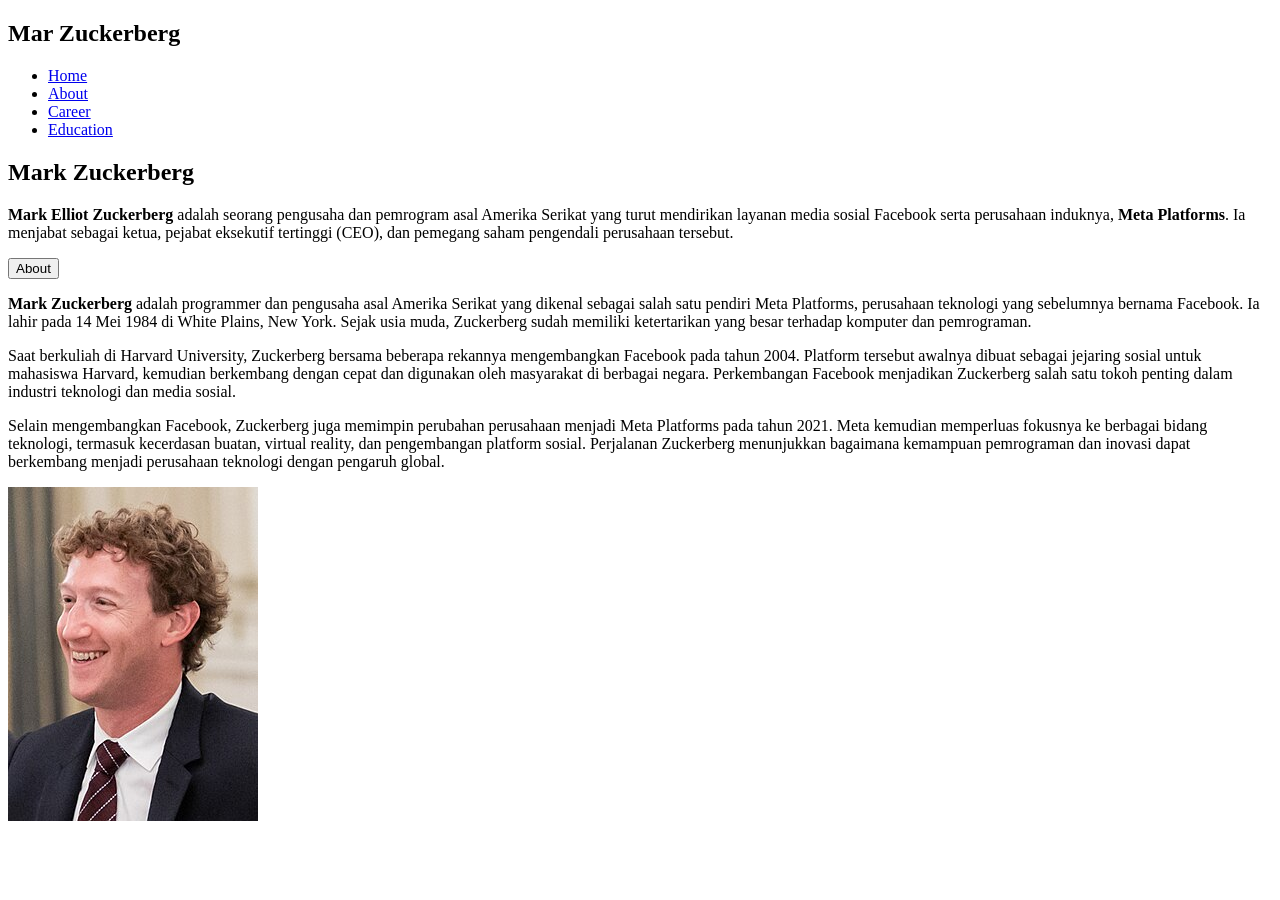
==== index.html @ 8cbf21af "first commit" ====
<!DOCTYPE html>
<html lang="en">
<head>
    <meta charset="UTF-8">
    <meta name="viewport" content="width=device-width, initial-scale=1.0">
    <title>Mark Zuckerberg | Portofolio</title>

    <link rel="stylesheet" href="style.css">
</head>

<body>
    <header>
        <nav>
            <h1>Mar Zuckerberg</h1>
                <ul id="nav">
                    <li><a href="#home">Home</a></li>
                    <li><a href="#about">About</a></li>
                    <li><a href="#career">Career</a></li>
                    <li><a href="#education">Education</a></li>
                </ul>
        </nav>
    </header>
    
    <section id="home">
        <h2>Mark Zuckerberg</h2>
        <p><b>Mark Elliot Zuckerberg</b> adalah seorang pengusaha dan pemrogram asal Amerika Serikat yang turut mendirikan layanan media sosial Facebook serta perusahaan induknya, <b>Meta Platforms</b>. Ia menjabat sebagai ketua, pejabat eksekutif tertinggi (CEO), dan pemegang saham pengendali perusahaan tersebut.</p>

        <button class="menu-about" id="menu-about">About</button>
    </section>

    <section id="about">
        <div class="profil">
            <p><b>Mark Zuckerberg</b> adalah programmer dan pengusaha asal Amerika Serikat yang dikenal sebagai salah satu pendiri Meta Platforms, perusahaan teknologi yang sebelumnya bernama Facebook. Ia lahir pada 14 Mei 1984 di White Plains, New York. Sejak usia muda, Zuckerberg sudah memiliki ketertarikan yang besar terhadap komputer dan pemrograman.</p>
            <p>Saat berkuliah di Harvard University, Zuckerberg bersama beberapa rekannya mengembangkan Facebook pada tahun 2004. Platform tersebut awalnya dibuat sebagai jejaring sosial untuk mahasiswa Harvard, kemudian berkembang dengan cepat dan digunakan oleh masyarakat di berbagai negara. Perkembangan Facebook menjadikan Zuckerberg salah satu tokoh penting dalam industri teknologi dan media sosial.</p>
            <p>Selain mengembangkan Facebook, Zuckerberg juga memimpin perubahan perusahaan menjadi Meta Platforms pada tahun 2021. Meta kemudian memperluas fokusnya ke berbagai bidang teknologi, termasuk kecerdasan buatan, virtual reality, dan pengembangan platform sosial. Perjalanan Zuckerberg menunjukkan bagaimana kemampuan pemrograman dan inovasi dapat berkembang menjadi perusahaan teknologi dengan pengaruh global.</p>

            <img src="./images/markzuck.jpg">
        </div>
    </section>

    <section id="career">
        <div class="job">
            <table>
                <tr>
                    <td></td>
                </tr>
            </table>
        </div>
    </section>
</body>
</html>
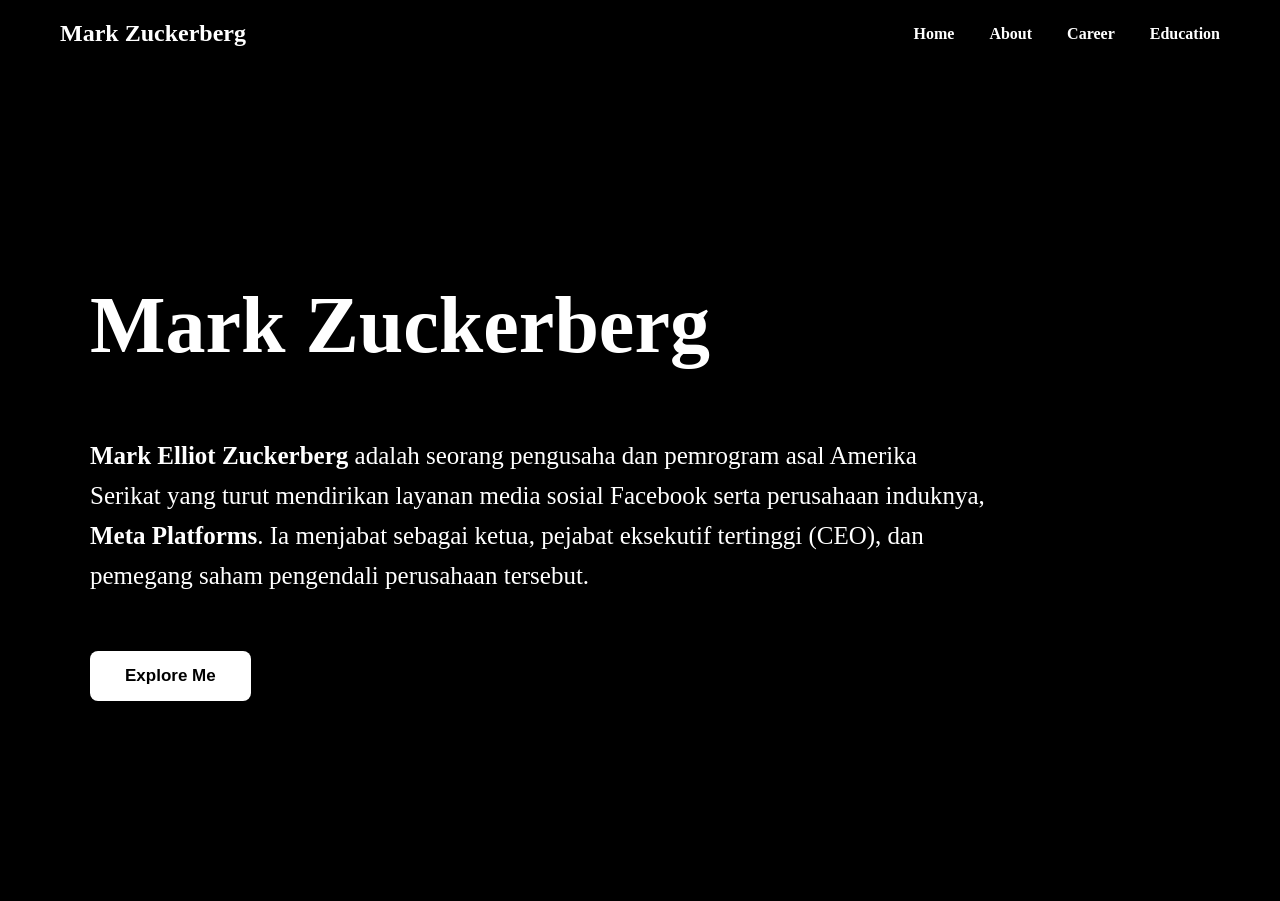
==== commit d977ed4e: "Update" ====
--- a/index.html
+++ b/index.html
@@ -3,7 +3,7 @@
 <head>
     <meta charset="UTF-8">
     <meta name="viewport" content="width=device-width, initial-scale=1.0">
-    <title>Mark Zuckerberg | Portofolio</title>
+    <title>Mark Zuckerberg</title>
 
     <link rel="stylesheet" href="style.css">
 </head>
@@ -11,41 +11,29 @@
 <body>
     <header>
         <nav>
-            <h1>Mar Zuckerberg</h1>
+            <h1>Mark Zuckerberg</h1>
                 <ul id="nav">
                     <li><a href="#home">Home</a></li>
-                    <li><a href="#about">About</a></li>
-                    <li><a href="#career">Career</a></li>
-                    <li><a href="#education">Education</a></li>
+                    <li><a href="cv.html#about" target="_blank">About</a></li>
+                    <li><a href="cv.html#career" target="_blank">Career</a></li>
+                    <li><a href="cv.html#education" target="_blank">Education</a></li>
                 </ul>
         </nav>
     </header>
     
     <section id="home">
         <h2>Mark Zuckerberg</h2>
-        <p><b>Mark Elliot Zuckerberg</b> adalah seorang pengusaha dan pemrogram asal Amerika Serikat yang turut mendirikan layanan media sosial Facebook serta perusahaan induknya, <b>Meta Platforms</b>. Ia menjabat sebagai ketua, pejabat eksekutif tertinggi (CEO), dan pemegang saham pengendali perusahaan tersebut.</p>
+        
+        <div class="konten">
 
-        <button class="menu-about" id="menu-about">About</button>
+            <div class="deskripsi">
+                <p><b>Mark Elliot Zuckerberg</b> adalah seorang pengusaha dan pemrogram asal Amerika Serikat yang turut mendirikan layanan media sosial Facebook serta perusahaan induknya, <b>Meta Platforms</b>. Ia menjabat sebagai ketua, pejabat eksekutif tertinggi (CEO), dan pemegang saham pengendali perusahaan tersebut.</p>
+
+                <a href="cv.html"><button>Explore Me</button></a>
+            </div>
+        </div>
+
     </section>
 
-    <section id="about">
-        <div class="profil">
-            <p><b>Mark Zuckerberg</b> adalah programmer dan pengusaha asal Amerika Serikat yang dikenal sebagai salah satu pendiri Meta Platforms, perusahaan teknologi yang sebelumnya bernama Facebook. Ia lahir pada 14 Mei 1984 di White Plains, New York. Sejak usia muda, Zuckerberg sudah memiliki ketertarikan yang besar terhadap komputer dan pemrograman.</p>
-            <p>Saat berkuliah di Harvard University, Zuckerberg bersama beberapa rekannya mengembangkan Facebook pada tahun 2004. Platform tersebut awalnya dibuat sebagai jejaring sosial untuk mahasiswa Harvard, kemudian berkembang dengan cepat dan digunakan oleh masyarakat di berbagai negara. Perkembangan Facebook menjadikan Zuckerberg salah satu tokoh penting dalam industri teknologi dan media sosial.</p>
-            <p>Selain mengembangkan Facebook, Zuckerberg juga memimpin perubahan perusahaan menjadi Meta Platforms pada tahun 2021. Meta kemudian memperluas fokusnya ke berbagai bidang teknologi, termasuk kecerdasan buatan, virtual reality, dan pengembangan platform sosial. Perjalanan Zuckerberg menunjukkan bagaimana kemampuan pemrograman dan inovasi dapat berkembang menjadi perusahaan teknologi dengan pengaruh global.</p>
-
-            <img src="./images/markzuck.jpg">
-        </div>
-    </section>
-
-    <section id="career">
-        <div class="job">
-            <table>
-                <tr>
-                    <td></td>
-                </tr>
-            </table>
-        </div>
-    </section>
 </body>
 </html>
--- a/style.css
+++ b/style.css
@@ -0,0 +1,119 @@
+body {
+    margin: 0;
+    padding-top: 80px;
+    background-color: black;
+    color: white;
+}
+
+nav {
+    display: flex;
+    justify-content: space-between;
+    align-items: center;
+    padding: 20px 60px;
+    background-color: black;
+    box-shadow: 0 2px 10px rgba(0, 0, 0, 0.1);
+
+    position: fixed;
+    top: 0;
+    left: 0;
+    width: 100%;
+    box-sizing: border-box;
+    z-index: 1000;
+}
+
+nav h1 {
+    font-size: 24px;
+    margin: 0;
+}
+
+#nav {
+    display: flex;
+    list-style: none;
+    gap: 35px;
+    margin: 0;
+    padding: 0;
+}
+
+#nav a {
+    text-decoration: none;
+    color: white;
+    font-size: 16px;
+    font-weight: bold;
+    transition: 0.3s;
+}
+
+#nav a:hover {
+    text-decoration: underline;
+}
+
+#home {
+    text-align: center;
+    padding: 200px 20px;
+}
+
+#home h2 {
+    max-width: 1100px;
+    margin: 0 auto 40px;
+    text-align: left;
+    font-size: 80px;
+}
+
+.konten {
+    max-width: 1100px;
+    margin: auto;
+    display: flex;
+    align-items: center;
+    justify-content: space-between;
+    gap: 60px;
+}
+
+.deskripsi {
+    max-width: 900px;
+    text-align: left;
+    font-size: 25px;
+    line-height: 1.6;
+}
+
+#home button {
+    margin-top: 30px;
+    padding: 15px 35px;
+    font-size: 17px;
+    font-weight: bold;
+    border: none;
+    border-radius: 8px;
+    background-color: white;
+    color: black;
+    cursor: pointer;
+    transition: 0.3s;
+}
+
+#home button:hover {
+    transform: scale(1.05);
+    background-color: black;
+    color: white;
+    border: 2px solid white;
+}
+
+@media (max-width: 768px) {
+    nav {
+        padding: 20px;
+    }
+
+    #nav {
+        gap: 15px;
+    }
+
+    .konten {
+        flex-direction: column;
+        text-align: center;
+    }
+
+    .deskripsi {
+        text-align: center;
+    }
+
+    #home img {
+        width: 280px;
+        height: 280px;
+    }
+}
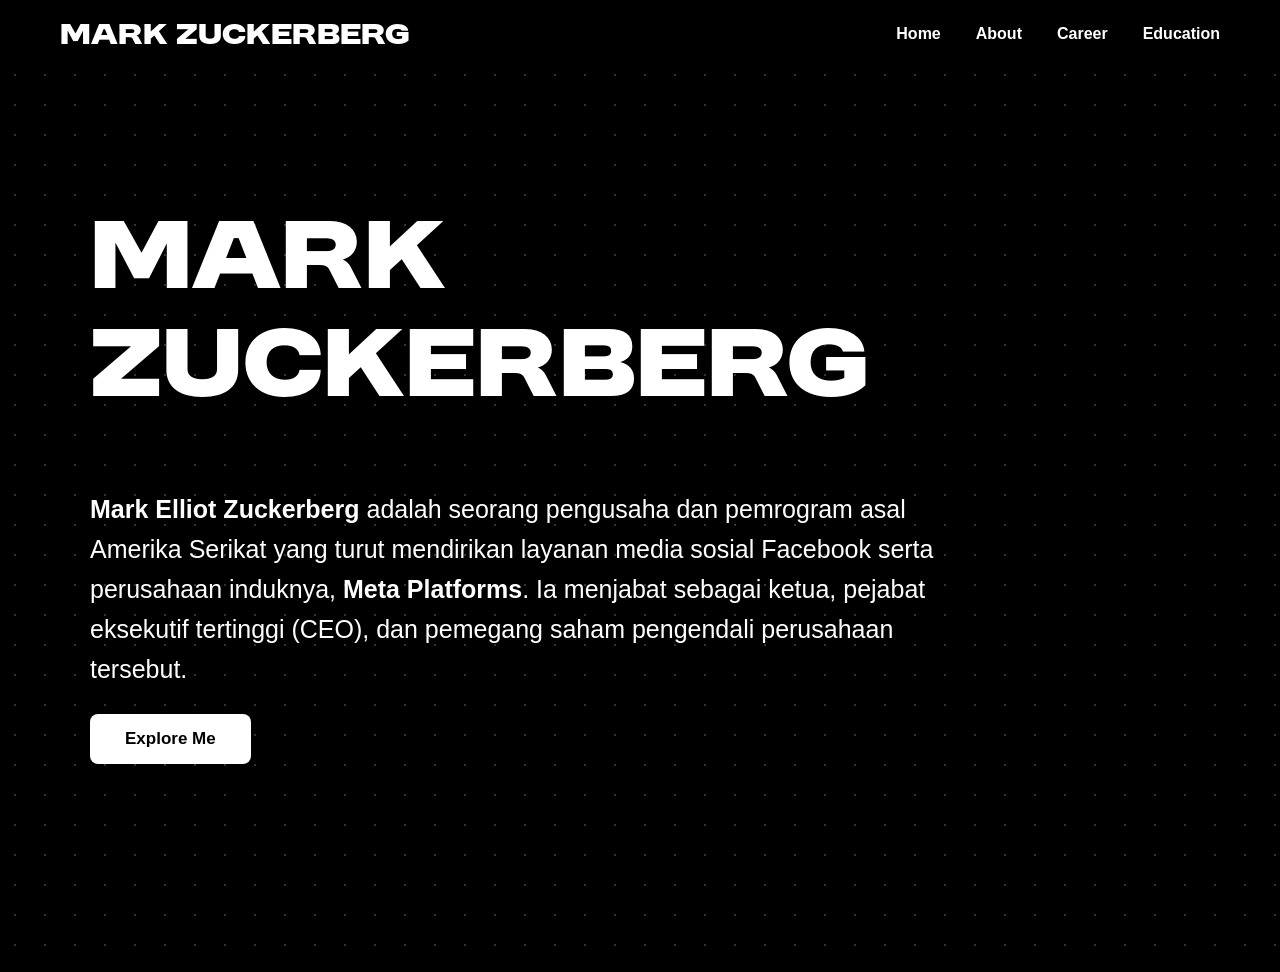
==== commit 6ea4776c: "landing page dan cv" ====
--- a/index.html
+++ b/index.html
@@ -29,7 +29,7 @@
             <div class="deskripsi">
                 <p><b>Mark Elliot Zuckerberg</b> adalah seorang pengusaha dan pemrogram asal Amerika Serikat yang turut mendirikan layanan media sosial Facebook serta perusahaan induknya, <b>Meta Platforms</b>. Ia menjabat sebagai ketua, pejabat eksekutif tertinggi (CEO), dan pemegang saham pengendali perusahaan tersebut.</p>
 
-                <a href="cv.html"><button>Explore Me</button></a>
+                <a href="cv.html" target="_blank"><button>Explore Me</button></a>
             </div>
         </div>
 
--- a/style.css
+++ b/style.css
@@ -1,7 +1,12 @@
+@font-face {
+    font-family: 'Moderniz.otf';
+    src: url('./font/Moderniz.otf');
+}
+
 body {
-    margin: 0;
-    padding-top: 80px;
     background-color: black;
+    background-image: radial-gradient(#333 1px, transparent 1px);
+    background-size: 30px 30px;
     color: white;
 }
 
@@ -11,7 +16,6 @@
     align-items: center;
     padding: 20px 60px;
     background-color: black;
-    box-shadow: 0 2px 10px rgba(0, 0, 0, 0.1);
 
     position: fixed;
     top: 0;
@@ -20,10 +24,10 @@
     box-sizing: border-box;
     z-index: 1000;
 }
-
 nav h1 {
     font-size: 24px;
     margin: 0;
+    font-family: 'Moderniz.otf', sans-serif;
 }
 
 #nav {
@@ -39,11 +43,16 @@
     color: white;
     font-size: 16px;
     font-weight: bold;
+    font-family: 'Poppins', sans-serif;
+    padding-bottom: 5px;
     transition: 0.3s;
+    display: inline-block;
 }
 
 #nav a:hover {
-    text-decoration: underline;
+    color: white;
+    transform: scale(1.05);
+    border-bottom: 2px solid white;
 }
 
 #home {
@@ -56,6 +65,7 @@
     margin: 0 auto 40px;
     text-align: left;
     font-size: 80px;
+    font-family: 'Moderniz.otf', sans-serif;
 }
 
 .konten {
@@ -72,10 +82,10 @@
     text-align: left;
     font-size: 25px;
     line-height: 1.6;
+    font-family: 'Poppins', sans-serif;
 }
 
 #home button {
-    margin-top: 30px;
     padding: 15px 35px;
     font-size: 17px;
     font-weight: bold;
@@ -85,6 +95,7 @@
     color: black;
     cursor: pointer;
     transition: 0.3s;
+    font-family: 'Moderniz', sans-serif;
 }
 
 #home button:hover {
@@ -94,26 +105,26 @@
     border: 2px solid white;
 }
 
-@media (max-width: 768px) {
-    nav {
-        padding: 20px;
-    }
+#about {
+    padding: 70px;
+}
 
-    #nav {
-        gap: 15px;
-    }
+#about h4 {
+    font-size: 25px;
+    font-family: 'Moderniz.otf', sans-serif;
+}
 
-    .konten {
-        flex-direction: column;
-        text-align: center;
-    }
+.profil {
+    max-width: 1000px;
+    text-align: left;
+    font-size: 20px;
+    line-height: 1.6;
+    font-family: 'Poppins', sans-serif;
+}
 
-    .deskripsi {
-        text-align: center;
-    }
-
-    #home img {
-        width: 280px;
-        height: 280px;
-    }
+.profil img {
+    width: 350px;
+    height: 350px;
+    object-fit: cover;
+    border-radius: 50%;
 }
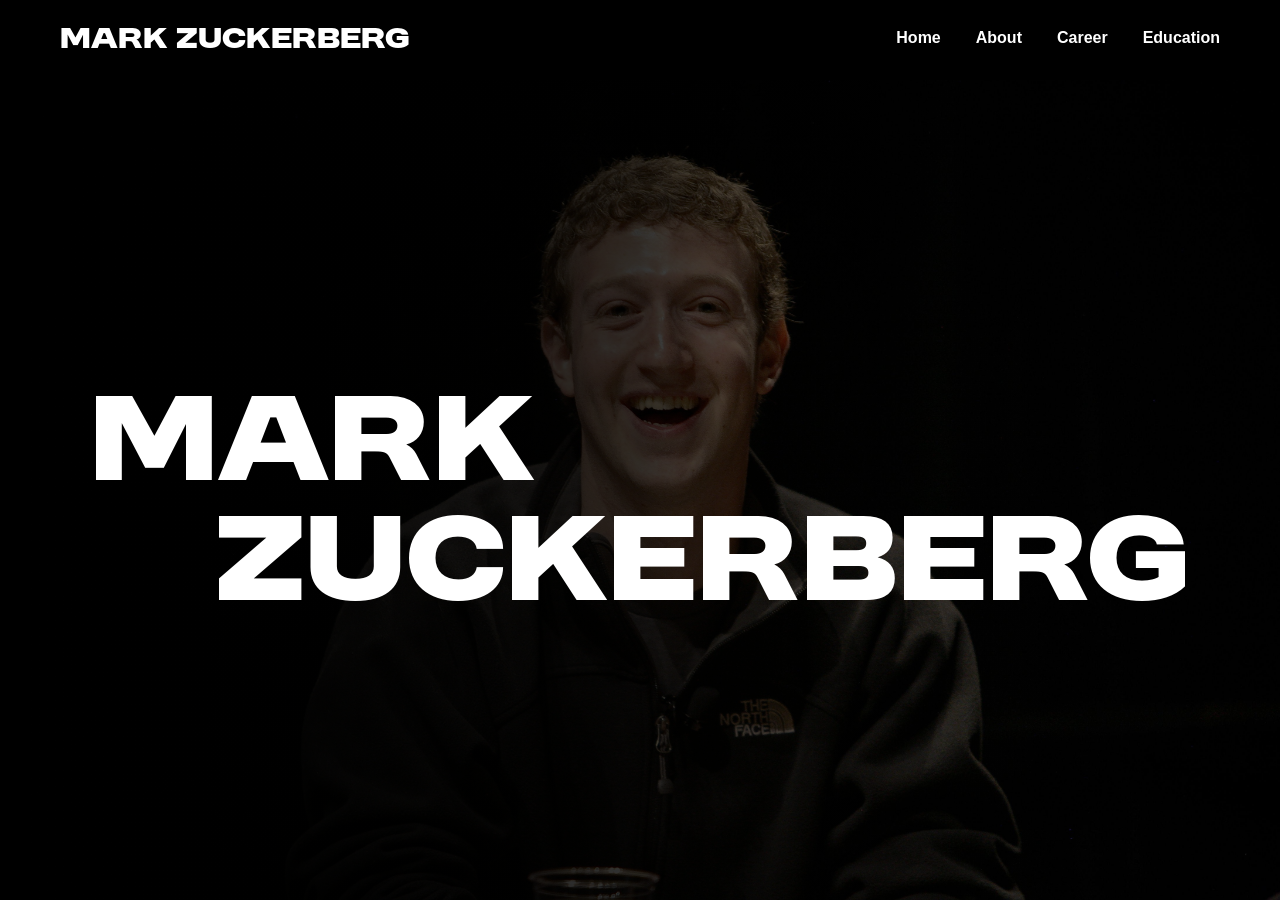
==== commit 62ce2694: "update banyak" ====
--- a/index.html
+++ b/index.html
@@ -3,35 +3,36 @@
 <head>
     <meta charset="UTF-8">
     <meta name="viewport" content="width=device-width, initial-scale=1.0">
+
     <title>Mark Zuckerberg</title>
 
     <link rel="stylesheet" href="style.css">
 </head>
 
 <body>
+
+    <!-- NAVBAR -->
     <header>
         <nav>
             <h1>Mark Zuckerberg</h1>
-                <ul id="nav">
-                    <li><a href="#home">Home</a></li>
-                    <li><a href="cv.html#about" target="_blank">About</a></li>
-                    <li><a href="cv.html#career" target="_blank">Career</a></li>
-                    <li><a href="cv.html#education" target="_blank">Education</a></li>
-                </ul>
+
+            <ul id="nav">
+                <li><a href="index.html#home">Home</a></li>
+                <li><a href="cv.html#about" target="_blank">About</a></li>
+                <li><a href="cv.html#career" target="_blank">Career</a></li>
+                <li><a href="cv.html#education" target="_blank">Education</a></li>
+            </ul>
         </nav>
     </header>
-    
+
+
+    <!-- LANDING PAGE -->
     <section id="home">
-        <h2>Mark Zuckerberg</h2>
-        
-        <div class="konten">
 
-            <div class="deskripsi">
-                <p><b>Mark Elliot Zuckerberg</b> adalah seorang pengusaha dan pemrogram asal Amerika Serikat yang turut mendirikan layanan media sosial Facebook serta perusahaan induknya, <b>Meta Platforms</b>. Ia menjabat sebagai ketua, pejabat eksekutif tertinggi (CEO), dan pemegang saham pengendali perusahaan tersebut.</p>
-
-                <a href="cv.html" target="_blank"><button>Explore Me</button></a>
-            </div>
-        </div>
+        <h2>
+            <span class="mark">Mark</span>
+            <span class="zuckerberg">Zuckerberg</span>
+        </h2>
 
     </section>
 
--- a/style.css
+++ b/style.css
@@ -1,130 +1,407 @@
 @font-face {
-    font-family: 'Moderniz.otf';
+    font-family: 'Moderniz';
     src: url('./font/Moderniz.otf');
 }
 
+* {
+    box-sizing: border-box;
+}
+
+html {
+    scroll-behavior: smooth;
+}
+
 body {
+    margin: 0;
     background-color: black;
-    background-image: radial-gradient(#333 1px, transparent 1px);
-    background-size: 30px 30px;
     color: white;
 }
 
+
+/* =========================
+   NAVBAR
+========================= */
+
 nav {
+    height: 80px;
+
     display: flex;
     justify-content: space-between;
     align-items: center;
-    padding: 20px 60px;
+
+    padding: 0 60px;
+
     background-color: black;
 
     position: fixed;
     top: 0;
     left: 0;
+
     width: 100%;
-    box-sizing: border-box;
     z-index: 1000;
 }
+
 nav h1 {
+    margin: 0;
+
     font-size: 24px;
-    margin: 0;
-    font-family: 'Moderniz.otf', sans-serif;
+    font-family: 'Moderniz', sans-serif;
 }
 
 #nav {
     display: flex;
-    list-style: none;
+
     gap: 35px;
+
     margin: 0;
     padding: 0;
+
+    list-style: none;
 }
 
 #nav a {
+    display: inline-block;
+
+    padding-bottom: 5px;
+
+    color: white;
+
     text-decoration: none;
-    color: white;
+
     font-size: 16px;
     font-weight: bold;
+
     font-family: 'Poppins', sans-serif;
-    padding-bottom: 5px;
+
     transition: 0.3s;
-    display: inline-block;
 }
 
 #nav a:hover {
-    color: white;
-    transform: scale(1.05);
+    color: #ccc;
     border-bottom: 2px solid white;
 }
 
+
+/* =========================
+   HOME
+========================= */
+
 #home {
-    text-align: center;
-    padding: 200px 20px;
+    min-height: calc(100vh - 80px);
+    margin-top: 80px;
+    padding: 0 20px;
+
+    background-image:
+        linear-gradient(
+            to right,
+            black 0%,
+            rgba(0, 0, 0, 0.8) 50%,
+            transparent 100%
+        ),
+        url('./images/mark.jpg');
+
+    background-size: cover;
+    background-position: center 30%;
+    background-repeat: no-repeat;
 }
 
 #home h2 {
+    position: relative;
+
     max-width: 1100px;
-    margin: 0 auto 40px;
-    text-align: left;
-    font-size: 80px;
-    font-family: 'Moderniz.otf', sans-serif;
-}
-
-.konten {
-    max-width: 1100px;
-    margin: auto;
-    display: flex;
-    align-items: center;
-    justify-content: space-between;
-    gap: 60px;
-}
-
-.deskripsi {
-    max-width: 900px;
-    text-align: left;
-    font-size: 25px;
-    line-height: 1.6;
-    font-family: 'Poppins', sans-serif;
-}
-
-#home button {
-    padding: 15px 35px;
-    font-size: 17px;
-    font-weight: bold;
-    border: none;
-    border-radius: 8px;
-    background-color: white;
-    color: black;
-    cursor: pointer;
-    transition: 0.3s;
+    height: 600px;
+
+    margin: 0 auto;
+
+    font-size: 100px;
+
     font-family: 'Moderniz', sans-serif;
 }
 
-#home button:hover {
-    transform: scale(1.05);
-    background-color: black;
-    color: white;
-    border: 2px solid white;
-}
+.mark {
+    position: absolute;
+
+    left: 0;
+    top: 300px;
+}
+
+.zuckerberg {
+    position: absolute;
+
+    right: 0;
+    top: 420px;
+}
+
+
+/* =========================
+   ABOUT
+========================= */
 
 #about {
-    padding: 70px;
+    padding: 120px 70px;
 }
 
 #about h4 {
-    font-size: 25px;
-    font-family: 'Moderniz.otf', sans-serif;
+    max-width: 1000px;
+
+    margin: 0 auto 30px;
+
+    font-size: 35px;
+
+    font-family: 'Moderniz', sans-serif;
 }
 
 .profil {
     max-width: 1000px;
-    text-align: left;
-    font-size: 20px;
-    line-height: 1.6;
+    margin: auto;
+
+    padding: 20px;
+
+    background-color: #111;
+
+    border-left: 4px solid white;
+    border-radius: 8px;
+
+    font-size: 18px;
+    line-height: 1.7;
+
     font-family: 'Poppins', sans-serif;
-}
-
-.profil img {
-    width: 350px;
-    height: 350px;
-    object-fit: cover;
-    border-radius: 50%;
+
+    transition: 0.3s;
+}
+
+.profil:hover {
+    transform: translateX(8px);
+}
+
+.profil p {
+    margin: 0 0 20px;
+}
+
+.profil p:last-child {
+    margin-bottom: 0;
+}
+
+
+/* =========================
+   CAREER
+========================= */
+
+#career {
+    padding: 120px 70px;
+}
+
+.job {
+    max-width: 1000px;
+
+    margin: auto;
+}
+
+.job h4 {
+    margin: 0 0 30px;
+
+    font-size: 30px;
+
+    font-family: 'Moderniz', sans-serif;
+}
+
+.timeline-item {
+    display: grid;
+    grid-template-columns: 1fr 210px;
+    align-items: center;
+    gap: 30px;
+    margin-bottom: 25px;
+}
+
+.timeline-item p {
+    margin: 0;
+    padding: 20px;
+
+    background-color: #111;
+
+    border-left: 4px solid white;
+    border-radius: 8px;
+
+    font-family: 'Poppins', sans-serif;
+    line-height: 1.7;
+
+    transition: 0.3s;
+}
+
+.timeline-item p:hover {
+    transform: translateX(8px);
+}
+
+.timeline-images {
+    display: flex;
+    gap: 10px;
+    width: 210px;
+    flex-shrink: 0;
+}
+
+.timeline-images img {
+    width: 100px;
+    height: 100px;
+
+    object-fit: contain;
+
+    border-radius: 10px;
+}
+
+
+/* =========================
+   EDUCATION
+========================= */
+
+#education {
+    padding: 120px 70px;
+}
+
+.study {
+    max-width: 1000px;
+
+    margin: auto;
+}
+
+.study h4 {
+    margin: 0 0 30px;
+
+    font-size: 30px;
+
+    font-family: 'Moderniz', sans-serif;
+}
+
+.study .timeline p {
+    margin: 0 0 20px;
+
+    padding: 20px;
+
+    background-color: #111;
+
+    border-left: 4px solid white;
+
+    border-radius: 8px;
+
+    font-family: 'Poppins', sans-serif;
+
+    line-height: 1.7;
+
+    transition: 0.3s;
+}
+
+.study .timeline p:hover {
+    transform: translateX(8px);
+}
+
+
+/* =========================
+   RESPONSIVE
+========================= */
+
+@media (max-width: 768px) {
+
+    /* NAVBAR */
+    nav {
+        height: auto;
+        padding: 15px 20px;
+        flex-direction: column;
+        gap: 15px;
+    }
+
+    nav h1 {
+        font-size: 20px;
+        text-align: center;
+    }
+
+    #nav {
+        gap: 15px;
+        justify-content: center;
+        flex-wrap: wrap;
+    }
+
+    #nav a {
+        font-size: 12px;
+    }
+
+
+    /* HOME */
+    #home {
+        min-height: 100vh;
+        margin-top: 100px;
+        padding: 0 20px;
+    }
+
+    #home h2 {
+        height: 500px;
+        max-width: 100%;
+        margin: 0;
+        font-size: 50px;
+    }
+
+    .mark {
+        left: 0;
+        top: 100px;
+    }
+
+    .zuckerberg {
+        right: 0;
+        top: 280px;
+    }
+
+
+    /* ABOUT */
+    #about,
+    #career,
+    #education {
+        padding: 80px 20px;
+    }
+
+    #about h4,
+    .job h4,
+    .study h4 {
+        font-size: 28px;
+        line-height: 1.3;
+    }
+
+    .profil {
+        padding: 25px 20px;
+        font-size: 16px;
+        line-height: 1.7;
+    }
+
+
+    /* CAREER */
+    .timeline-item {
+        grid-template-columns: 1fr;
+        gap: 20px;
+    }
+
+    .timeline-item p {
+        width: 100%;
+        font-size: 16px;
+    }
+
+    .timeline-images {
+        width: 100%;
+        justify-content: center;
+        flex-wrap: wrap;
+    }
+
+    .timeline-images img {
+        width: 90px;
+        height: 90px;
+    }
+
+
+    /* EDUCATION */
+    .study .timeline p {
+        font-size: 16px;
+        line-height: 1.7;
+    }
+
+
+    /* ANCHOR */
+    html {
+        scroll-padding-top: 120px;
+    }
 }
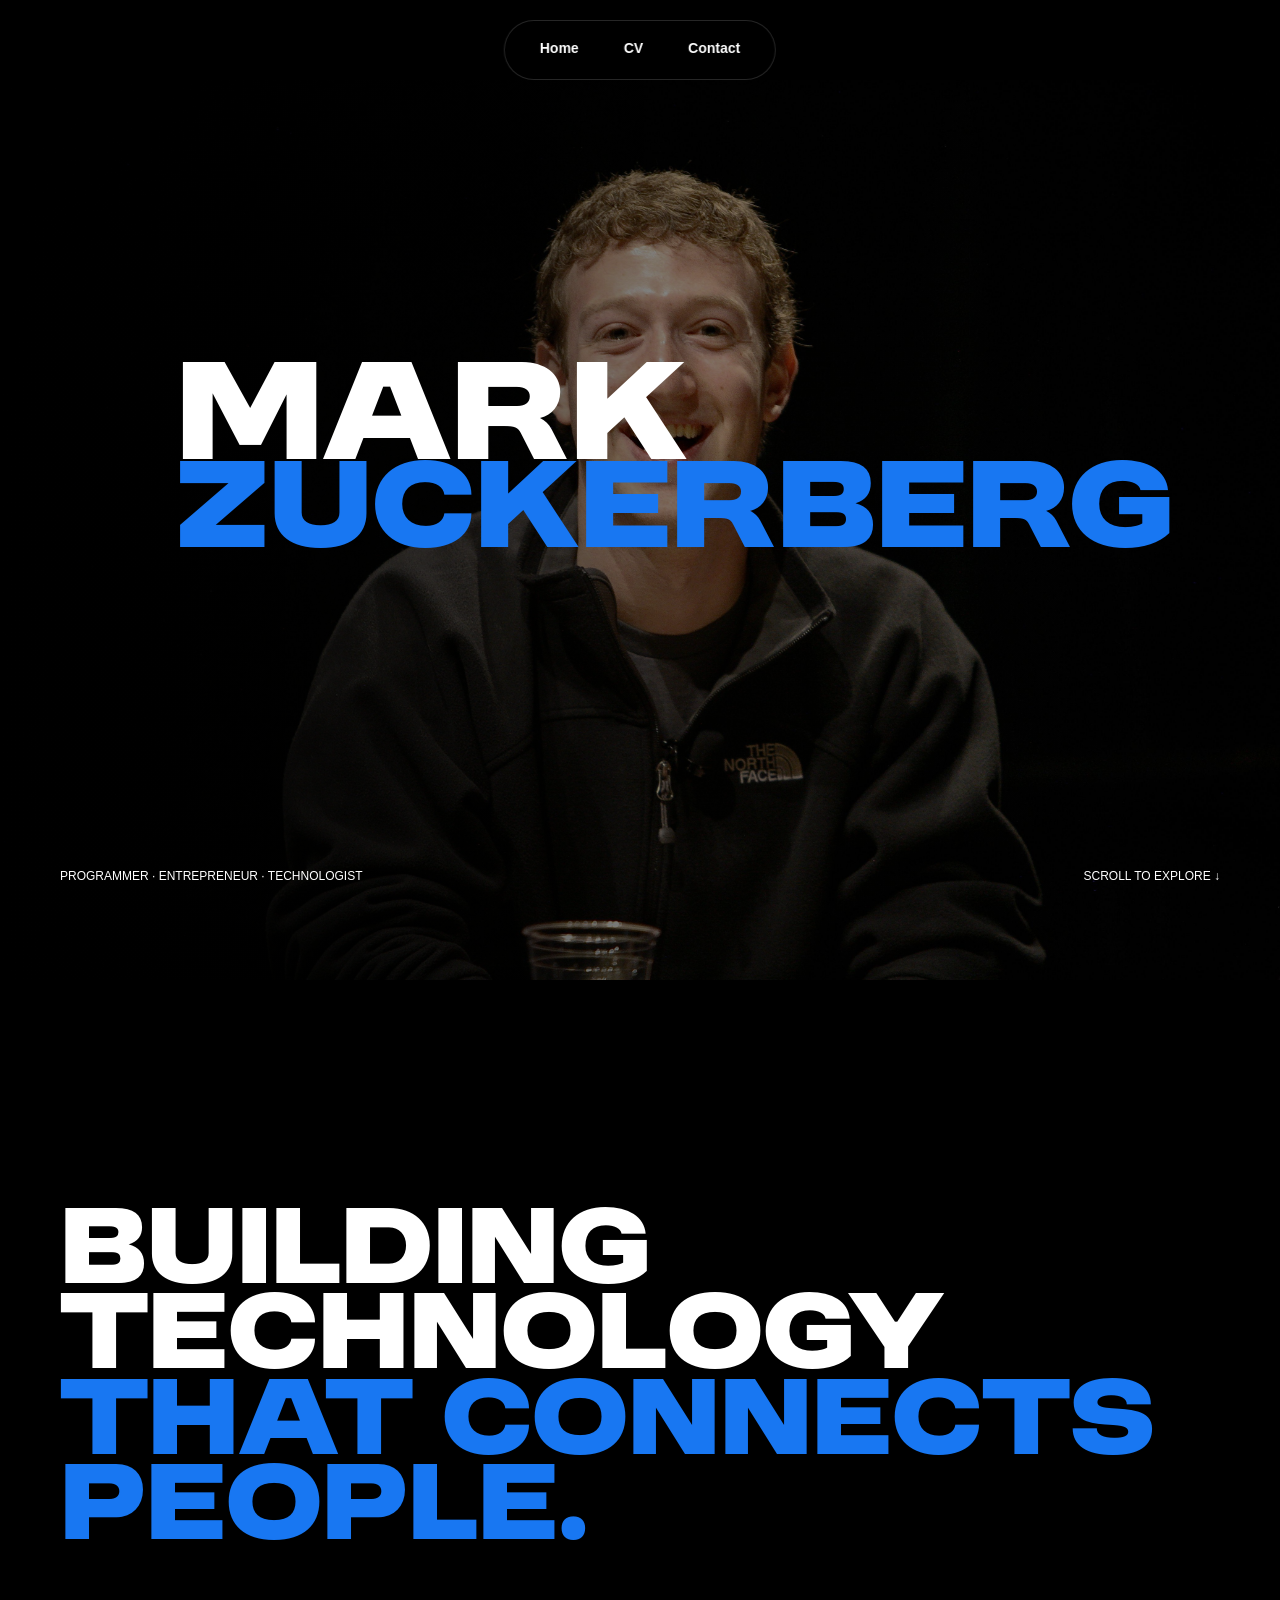
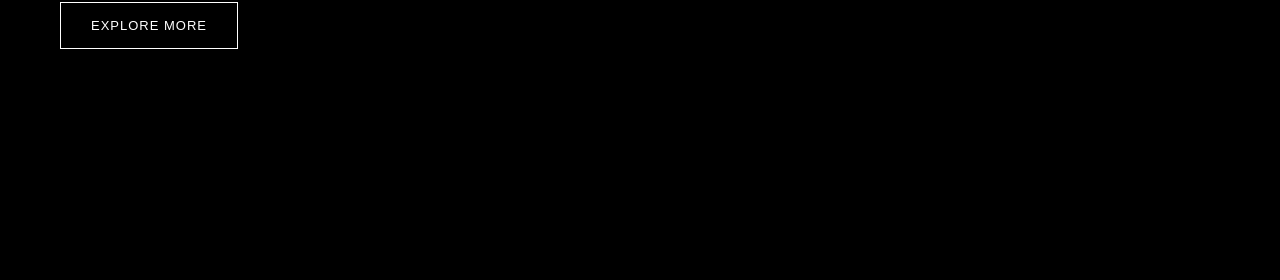
==== commit 0e9c241a: "Bismillah Finale" ====
--- a/index.html
+++ b/index.html
@@ -1,5 +1,6 @@
 <!DOCTYPE html>
 <html lang="en">
+
 <head>
     <meta charset="UTF-8">
     <meta name="viewport" content="width=device-width, initial-scale=1.0">
@@ -7,34 +8,65 @@
     <title>Mark Zuckerberg</title>
 
     <link rel="stylesheet" href="style.css">
+
+    <style>
+        @font-face {
+            font-family: "Moderniz";
+            src: url("./font/Moderniz.otf");
+        }
+    </style>
 </head>
 
 <body>
-
     <!-- NAVBAR -->
     <header>
         <nav>
-            <h1>Mark Zuckerberg</h1>
-
             <ul id="nav">
-                <li><a href="index.html#home">Home</a></li>
-                <li><a href="cv.html#about" target="_blank">About</a></li>
-                <li><a href="cv.html#career" target="_blank">Career</a></li>
-                <li><a href="cv.html#education" target="_blank">Education</a></li>
+                <li>
+                    <a href="index.html#home">Home</a>
+                </li>
+                <li>
+                    <a href="cv.html">CV</a>
+                </li>
+                <li>
+                    <a href="cv.html#contact">Contact</a>
+                </li>
             </ul>
         </nav>
     </header>
 
-
-    <!-- LANDING PAGE -->
-    <section id="home">
-
-        <h2>
-            <span class="mark">Mark</span>
-            <span class="zuckerberg">Zuckerberg</span>
-        </h2>
-
-    </section>
-
+    <main>
+        <!-- HOME -->
+        <section id="home">
+            <div class="hero-title">
+                <span class="mark">
+                    MARK
+                </span>
+                <span class="zuckerberg">
+                    ZUCKERBERG
+                </span>
+            </div>
+            <div class="hero-bottom">
+                <p>
+                    Programmer · Entrepreneur · Technologist
+                </p>
+                <span>
+                    SCROLL TO EXPLORE ↓
+                </span>
+            </div>
+        </section>
+        <!-- INTRO -->
+        <section class="intro">
+            <div class="intro-content">
+                <h2>
+                    Building technology <span class="blue-txt">
+                    that connects people. </span>
+                </h2>
+                <a href="cv.html" class="explore-button">
+                    Explore More
+                </a>
+            </div>
+        </section>
+    </main>
 </body>
 </html>
--- a/style.css
+++ b/style.css
@@ -1,7 +1,16 @@
+/* =========================
+   FONT
+========================= */
+
 @font-face {
-    font-family: 'Moderniz';
-    src: url('./font/Moderniz.otf');
-}
+    font-family: "Moderniz";
+    src: url("./font/Moderniz.otf");
+}
+
+
+/* =========================
+   RESET
+========================= */
 
 * {
     box-sizing: border-box;
@@ -13,8 +22,10 @@
 
 body {
     margin: 0;
+    padding: 0;
     background-color: black;
     color: white;
+    font-family: Arial, sans-serif;
 }
 
 
@@ -23,385 +34,1159 @@
 ========================= */
 
 nav {
-    height: 80px;
-
+    height: 60px;
+
+    display: flex;
+    align-items: center;
+    justify-content: center;
+
+    background-color: rgba(0, 0, 0, 0.75);
+
+    backdrop-filter: blur(8px);
+
+    position: fixed;
+
+    top: 20px;
+    left: 50%;
+
+    width: auto;
+
+    padding: 0 35px;
+
+    transform: translateX(-50%);
+
+    border: 1px solid rgba(255, 255, 255, 0.15);
+
+    border-radius: 50px;
+    z-index: 1000;
+}
+
+
+#nav {
+    display: flex;
+
+    justify-content: center;
+    align-items: center;
+
+    gap: 45px;
+
+    margin: 0;
+    padding: 0;
+
+    list-style: none;
+}
+
+
+#nav a {
+    display: inline-block;
+
+    color: white;
+
+    text-decoration: none;
+
+    font-size: 14px;
+    font-weight: bold;
+
+    padding-bottom: 5px;
+
+    transition: 0.3s;
+}
+
+
+#nav a:hover {
+    color: #aaa;
+    border-bottom: 1px solid #1877F2;
+}
+
+
+/* =========================
+   HOME
+========================= */
+
+#home {
+    min-height: 100vh;
+    margin-top: 80px;
+    padding: 40px 60px;
+    display: flex;
+    flex-direction: column;
+    justify-content: space-between;
+    background-image:
+        linear-gradient(
+            to right,
+            rgba(0, 0, 0, 0.95),
+            rgba(0, 0, 0, 0.5),
+            rgba(0, 0, 0, 0.15)
+        ),
+        url("./images/mark.jpg");
+    background-size: cover;
+    background-position: center;
+    background-repeat: no-repeat;
+}
+
+
+/* =========================
+   HERO TITLE
+========================= */
+
+.hero-title {
+    width: 100%;
+    max-width: 1400px;
+
+    height: 600px;
+
+    margin: auto;
+
+    display: flex;
+    flex-direction: column;
+
+    justify-content: center;
+    align-items: center;
+
+    font-family: "Moderniz", sans-serif;
+}
+
+.mark,
+.zuckerberg {
+    width: 80%;
+
+    text-align: left;
+
+    margin: 0;
+}
+
+.mark {
+    font-size: clamp(60px, 9vw, 150px);
+    line-height: 0.85;
+}
+
+.zuckerberg {
+    color: #1877F2;
+
+    font-size: clamp(45px, 8vw, 135px);
+
+    line-height: 0.85;
+}
+
+
+/* =========================
+   HERO BOTTOM
+========================= */
+
+.hero-bottom {
     display: flex;
     justify-content: space-between;
     align-items: center;
-
-    padding: 0 60px;
-
-    background-color: black;
-
-    position: fixed;
-    top: 0;
-    left: 0;
-
+    max-width: 1200px;
     width: 100%;
-    z-index: 1000;
-}
-
-nav h1 {
+    margin: auto;
+    font-size: 12px;
+    text-transform: uppercase;
+}
+
+
+/* =========================
+   INTRO
+========================= */
+
+.intro {
+    min-height: 100vh;
+    padding: 140px 60px;
+    display: flex;
+    align-items: center;
+}
+
+.intro-content {
+    max-width: 1100px;
+}
+
+.intro h2 {
+    margin: 0 0 50px 0;
+    font-family: "Moderniz", sans-serif;
+    font-size: clamp(45px, 7vw, 100px);
+    line-height: 0.95;
+}
+
+
+/* =========================
+   EXPLORE BUTTON
+========================= */
+
+.explore-button {
+    display: inline-block;
+    color: white;
+    text-decoration: none;
+    border: 1px solid white;
+    padding: 15px 30px;
+    font-size: 13px;
+    text-transform: uppercase;
+    letter-spacing: 1px;
+    transition: 0.3s;
+}
+
+.explore-button:hover {
+    background-color: white;
+    color: black;
+}
+
+
+/* =========================
+   SECTION NUMBER
+========================= */
+
+.section-number {
+    font-size: 12px;
+    letter-spacing: 2px;
+    color: #888;
+    text-transform: uppercase;
+}
+
+
+/* =========================
+   ABOUT
+========================= */
+
+#about {
+    min-height: 100vh;
+    padding: 140px 60px;
+    display: grid;
+    grid-template-columns: 180px 1fr;
+    gap: 80px;
+    align-items: center;
+}
+
+.about-content {
+    max-width: 1100px;
+}
+
+.about-content h2 {
+    margin: 0 0 70px 0;
+    font-family: "Moderniz", sans-serif;
+    font-size: clamp(45px, 7vw, 100px);
+    line-height: 0.95;
+}
+
+.about-grid {
+    display: grid;
+    grid-template-columns: repeat(3, 1fr);
+    gap: 40px;
+}
+
+.about-grid h3 {
+    font-size: 14px;
+    text-transform: uppercase;
+    letter-spacing: 1px;
+}
+
+.about-grid p {
+    color: #999;
+    line-height: 1.6;
+}
+
+/* =========================
+   CAREER
+========================= */
+
+#career {
+    min-height: 100vh;
+    padding: 140px 60px;
+    display: grid;
+    grid-template-columns: 180px 1fr;
+    gap: 80px;
+}
+.career-content {
+    max-width: 1100px;
+}
+.career-content > h2 {
+    margin: 0 0 100px 0;
+    font-family: "Moderniz", sans-serif;
+    font-size: clamp(45px, 7vw, 100px);
+    line-height: 0.95;
+}
+
+/* =========================
+   VERTICAL TIMELINE
+========================= */
+
+.timeline-item {
+    position: relative;
+    display: grid;
+    grid-template-columns: 120px 1fr 150px;
+    gap: 40px;
+    align-items: center;
+    padding: 45px 0 45px 40px;
+    border-top: none;
+    /* garis timeline */
+    border-left: 1px solid #444;
+    transition: border-color 0.3s ease;
+}
+/* garis terakhir */
+.timeline-item:last-child {
+    border-bottom: none;
+}
+
+/* =========================
+   TIMELINE DOT
+========================= */
+
+.timeline-item::before {
+    content: "";
+    position: absolute;
+    left: -6px;
+    top: 50%;
+    transform: translateY(-50%);
+    width: 10px;
+    height: 10px;
+    border-radius: 50%;
+    background: #1877F2;
+    border: 2px solid black;
+    box-shadow: 0 0 0 1px #1877F2;
+    transition:
+        transform 0.35s ease,
+        box-shadow 0.35s ease;
+}
+
+.timeline-item {
+    border-left: 1px solid #333;
+    transition: border-color 0.35s ease;
+}
+
+.timeline-item:hover {
+    border-left-color: #1877F2;
+}
+
+/* =========================
+   YEAR
+========================= */
+
+.timeline-item .year {
+    color: #666;
+    font-size: 13px;
+    letter-spacing: 1px;
+    transition:
+        color 0.3s ease,
+        transform 0.3s ease;
+}
+
+/* =========================
+   CAREER TEXT
+========================= */
+
+.career-text {
+    transition:
+        transform 0.3s ease,
+        opacity 0.3s ease;
+}
+
+.career-text h3 {
+    margin: 0 0 10px 0;
+    font-size: 24px;
+    transition:
+        color 0.3s ease;
+}
+
+.career-text p {
     margin: 0;
-
-    font-size: 24px;
-    font-family: 'Moderniz', sans-serif;
-}
-
-#nav {
+    max-width: 600px;
+    color: #777;
+    line-height: 1.6;
+    transition:
+        color 0.3s ease;
+}
+
+
+/* =========================
+   TIMELINE IMAGE
+========================= */
+
+.timeline-images img {
+    width: 90px;
+    height: 90px;
+    object-fit: contain;
+    border-radius: 8px;
+    opacity: 0.45;
+    filter: grayscale(100%);
+    transition:
+        transform 0.4s ease,
+        opacity 0.4s ease,
+        filter 0.4s ease;
+}
+
+.timeline-item:hover .timeline-images img {
+    opacity: 1;
+    filter: grayscale(0);
+    transform: scale(1.08);
+}
+
+
+
+.timeline-item:hover::before {
+    transform: translateY(-50%) scale(1.5);
+
+    box-shadow:
+        0 0 0 5px rgba(24, 119, 242, 0.12),
+        0 0 18px rgba(24, 119, 242, 0.35);
+}
+
+/* =========================
+   MOBILE TIMELINE
+========================= */
+@media (max-width: 768px) {
+
+    #career {
+        padding: 100px 20px;
+        display: block;
+    }
+
+    .career-content > h2 {
+        margin-bottom: 70px;
+        font-size: 45px;
+    }
+
+
+    .timeline-item {
+        display: grid;
+        grid-template-columns: 1fr;
+        gap: 15px;
+        padding: 35px 0 35px 30px;
+        margin-left: 10px;
+        border-left: 1px solid #444;
+    }
+
+    .timeline-item::before {
+        left: -6px;
+        top: 35px;
+        transform: none;
+    }
+
+    .timeline-item:hover::before {
+        transform: scale(1.5);
+    }
+
+    .timeline-item:hover .career-text {
+        transform: translateX(5px);
+    }
+
+
+    .timeline-images {
+        justify-content: flex-start;
+        margin-top: 10px;
+    }
+
+
+    .timeline-images img {
+        width: 80px;
+        height: 80px;
+    }
+}
+
+.blue-txt {
+    color: #1877F2;
+}
+
+/* =========================
+   EDUCATION
+========================= */
+
+#education {
+    min-height: 100vh;
+    padding: 140px 60px;
+    display: grid;
+    grid-template-columns: 180px 1fr;
+    gap: 80px;
+}
+
+.education-content {
+    max-width: 1100px;
+}
+
+.education-content h2 {
+    margin: 0 0 80px 0;
+    font-family: "Moderniz", sans-serif;
+    font-size: clamp(45px, 7vw, 100px);
+    line-height: 0.95;
+}
+
+.education-grid {
+    display: grid;
+    grid-template-columns: 1fr;
+    border-top: 1px solid #333;
+}
+
+.education-item {
+    display: grid;
+    grid-template-columns: 120px 1fr;
+    gap: 30px;
+    padding: 30px 0;
+    border-bottom: 1px solid #333;
+}
+
+.education-item h3 {
+    margin: 0 0 10px 0;
+    font-size: 22px;
+}
+
+.education-item p {
+    margin: 0;
+    max-width: 600px;
+    color: #999;
+    line-height: 1.6;
+}
+
+
+/* =========================
+   CONTACT
+========================= */
+
+#contact {
+    min-height: 80vh;
+    padding: 140px 60px;
+    display: grid;
+    grid-template-columns: 180px 1fr;
+    gap: 80px;
+    align-items: center;
+    border-top: 1px solid #222;
+}
+
+.contact-content {
+    max-width: 1000px;
+}
+
+.contact-content h2 {
+    margin: 0 0 25px 0;
+    font-family: "Moderniz", sans-serif;
+    font-size: clamp(50px, 8vw, 110px);
+    line-height: 0.95;
+}
+
+.contact-content p {
+    color: #999;
+    font-size: 18px;
+}
+
+.contact-links {
     display: flex;
-
     gap: 35px;
-
-    margin: 0;
-    padding: 0;
-
-    list-style: none;
-}
-
-#nav a {
-    display: inline-block;
-
-    padding-bottom: 5px;
-
+    margin-top: 50px;
+}
+
+.contact-links a {
     color: white;
-
     text-decoration: none;
-
-    font-size: 16px;
-    font-weight: bold;
-
-    font-family: 'Poppins', sans-serif;
-
+    font-size: 14px;
+    padding-bottom: 7px;
+    border-bottom: 1px solid #444;
     transition: 0.3s;
 }
 
-#nav a:hover {
-    color: #ccc;
-    border-bottom: 2px solid white;
-}
-
-
-/* =========================
-   HOME
-========================= */
-
-#home {
-    min-height: calc(100vh - 80px);
-    margin-top: 80px;
-    padding: 0 20px;
-
-    background-image:
-        linear-gradient(
-            to right,
-            black 0%,
-            rgba(0, 0, 0, 0.8) 50%,
-            transparent 100%
-        ),
-        url('./images/mark.jpg');
-
-    background-size: cover;
-    background-position: center 30%;
-    background-repeat: no-repeat;
-}
-
-#home h2 {
-    position: relative;
-
-    max-width: 1100px;
-    height: 600px;
-
-    margin: 0 auto;
-
-    font-size: 100px;
-
-    font-family: 'Moderniz', sans-serif;
-}
-
-.mark {
-    position: absolute;
-
-    left: 0;
-    top: 300px;
-}
-
-.zuckerberg {
-    position: absolute;
-
-    right: 0;
-    top: 420px;
-}
-
-
-/* =========================
-   ABOUT
-========================= */
-
-#about {
-    padding: 120px 70px;
-}
-
-#about h4 {
-    max-width: 1000px;
-
-    margin: 0 auto 30px;
-
-    font-size: 35px;
-
-    font-family: 'Moderniz', sans-serif;
-}
-
-.profil {
-    max-width: 1000px;
-    margin: auto;
-
-    padding: 20px;
-
-    background-color: #111;
-
-    border-left: 4px solid white;
-    border-radius: 8px;
-
-    font-size: 18px;
-    line-height: 1.7;
-
-    font-family: 'Poppins', sans-serif;
-
-    transition: 0.3s;
-}
-
-.profil:hover {
-    transform: translateX(8px);
-}
-
-.profil p {
-    margin: 0 0 20px;
-}
-
-.profil p:last-child {
-    margin-bottom: 0;
-}
-
-
-/* =========================
-   CAREER
-========================= */
-
-#career {
-    padding: 120px 70px;
-}
-
-.job {
-    max-width: 1000px;
-
-    margin: auto;
-}
-
-.job h4 {
-    margin: 0 0 30px;
-
-    font-size: 30px;
-
-    font-family: 'Moderniz', sans-serif;
-}
-
-.timeline-item {
-    display: grid;
-    grid-template-columns: 1fr 210px;
-    align-items: center;
-    gap: 30px;
-    margin-bottom: 25px;
-}
-
-.timeline-item p {
-    margin: 0;
-    padding: 20px;
-
-    background-color: #111;
-
-    border-left: 4px solid white;
-    border-radius: 8px;
-
-    font-family: 'Poppins', sans-serif;
-    line-height: 1.7;
-
-    transition: 0.3s;
-}
-
-.timeline-item p:hover {
-    transform: translateX(8px);
-}
-
-.timeline-images {
-    display: flex;
-    gap: 10px;
-    width: 210px;
-    flex-shrink: 0;
-}
-
-.timeline-images img {
-    width: 100px;
-    height: 100px;
-
-    object-fit: contain;
-
-    border-radius: 10px;
-}
-
-
-/* =========================
-   EDUCATION
-========================= */
-
-#education {
-    padding: 120px 70px;
-}
-
-.study {
-    max-width: 1000px;
-
-    margin: auto;
-}
-
-.study h4 {
-    margin: 0 0 30px;
-
-    font-size: 30px;
-
-    font-family: 'Moderniz', sans-serif;
-}
-
-.study .timeline p {
-    margin: 0 0 20px;
-
-    padding: 20px;
-
-    background-color: #111;
-
-    border-left: 4px solid white;
-
-    border-radius: 8px;
-
-    font-family: 'Poppins', sans-serif;
-
-    line-height: 1.7;
-
-    transition: 0.3s;
-}
-
-.study .timeline p:hover {
-    transform: translateX(8px);
-}
-
-
-/* =========================
+.contact-links a:hover {
+    color: #aaa;
+    border-bottom-color: white;
+}
+
+/* =========================================================
    RESPONSIVE
-========================= */
+========================================================= */
+
+
+/* =========================================================
+   TABLET
+========================================================= */
+
+@media (max-width: 1024px) {
+
+    /* NAVBAR */
+
+    nav {
+        width: auto;
+        max-width: calc(100% - 40px);
+    }
+
+    #nav {
+        gap: 28px;
+    }
+
+
+    /* HOME */
+
+    #home {
+        padding: 30px 40px;
+    }
+
+    .hero-title {
+        max-width: 900px;
+        font-size: clamp(55px, 10vw, 110px);
+    }
+
+    .mark {
+        left: 0;
+    }
+
+
+    /* INTRO */
+
+    .intro {
+        padding: 100px 40px;
+    }
+
+    .intro h2 {
+        font-size: clamp(45px, 7vw, 80px);
+    }
+
+
+    /* GENERAL SECTIONS */
+
+    #about,
+    #career,
+    #education,
+    #contact {
+        padding: 110px 40px;
+        grid-template-columns: 140px 1fr;
+        gap: 50px;
+    }
+
+
+    /* ABOUT */
+
+    .about-content h2,
+    .career-content > h2,
+    .education-content h2 {
+        font-size: clamp(45px, 7vw, 75px);
+    }
+
+
+    /* CAREER */
+
+    .timeline-item {
+        grid-template-columns: 100px 1fr 100px;
+        gap: 30px;
+    }
+
+    /* CONTACT */
+
+    .contact-content h2 {
+        font-size: clamp(50px, 8vw, 85px);
+    }
+
+}
+
+
+/* =========================================================
+   MOBILE
+========================================================= */
 
 @media (max-width: 768px) {
 
+    /* =====================================================
+       GLOBAL
+    ===================================================== */
+
+    html {
+        width: 100%;
+        overflow-x: hidden;
+    }
+
+    body {
+        width: 100%;
+        overflow-x: hidden;
+    }
+
+    /* =====================================================
+       NAVBAR
+    ===================================================== */
+
+    nav {
+        top: 12px;
+        left: 50%;
+        width: calc(100% - 30px);
+        max-width: 420px;
+        height: 58px;
+        padding: 0 18px;
+        border-radius: 40px;
+    }
+
+    #nav {
+        width: 100%;
+        display: flex;
+        justify-content: space-between;
+        align-items: center;
+        gap: 10px;
+    }
+
+    #nav a {
+        font-size: 10px;
+        letter-spacing: 0.7px;
+        padding: 7px 3px;
+    }
+
+
+    /* =====================================================
+       HOME
+    ===================================================== */
+    #home {
+        width: 100%;
+        min-height: 100svh;
+        margin-top: 0;
+        padding: 20px;
+        overflow: hidden;
+        display: flex;
+        flex-direction: column;
+        justify-content: space-between;
+        background-position: center;
+    }
+
+
+    /* =====================================================
+       HERO TITLE
+    ===================================================== */
+
+    .hero-title {
+        position: relative;
+        width: 100%;
+        max-width: none;
+        height: 430px;
+        margin: 0;
+        font-size: clamp(42px, 12vw, 70px);
+        overflow: visible;
+    }
+
+
+    /* MARK */
+
+    .mark {
+        left: 0;
+        top: 90px;
+        white-space: nowrap;
+    }
+
+
+    /* ZUCKERBERG */
+    .zuckerberg {
+        right: 0;
+        top: 215px;
+        white-space: nowrap;
+        font-size: clamp(35px, 10.5vw, 62px);
+    }
+
+
+    /* =====================================================
+       HERO BOTTOM
+    ===================================================== */
+
+    .hero-bottom {
+        width: 100%;
+        margin: 0;
+        display: flex;
+        flex-direction: column;
+        align-items: flex-start;
+        justify-content: flex-end;
+        gap: 12px;
+        font-size: 9px;
+        line-height: 1.5;
+    }
+
+    .hero-bottom p {
+        margin: 0;
+        max-width: 260px;
+    }
+
+
+    /* =====================================================
+       INTRO
+    ===================================================== */
+
+    .intro {
+        width: 100%;
+        min-height: 100svh;
+        padding: 80px 20px;
+        display: flex;
+        align-items: center;
+        overflow: hidden;
+    }
+
+    .intro-content {
+        width: 100%;
+        max-width: none;
+    }
+
+    .intro h2 {
+        width: 100%;
+        margin: 0 0 40px;
+        font-size: clamp(38px, 11vw, 58px);
+        line-height: 0.95;
+    }
+
+    .explore-button {
+        padding: 14px 22px;
+        font-size: 10px;
+    }
+
+
+    /* =====================================================
+       GENERAL CV SECTIONS
+    ===================================================== */
+
+    #about,
+    #career,
+    #education,
+    #contact {
+        width: 100%;
+        min-height: auto;
+        padding: 90px 20px;
+        display: block;
+    }
+
+
+    .section-number {
+        margin-bottom: 45px;
+        font-size: 10px;
+        letter-spacing: 1.5px;
+    }
+
+
+    /* =====================================================
+       ABOUT
+    ===================================================== */
+    .about-content {
+        width: 100%;
+    }
+
+    .about-content h2 {
+        width: 100%;
+        margin: 0 0 50px;
+        font-size: clamp(38px, 11vw, 58px);
+        line-height: 0.95;
+    }
+
+    .about-grid {
+        display: grid;
+        grid-template-columns: 1fr;
+        gap: 0;
+    }
+
+    .about-grid > div {
+        padding: 22px 0;
+        border-top: 1px solid #222;
+    }
+    .about-grid > div:last-child {
+        border-bottom: 1px solid #222;
+    }
+
+    .about-grid h3 {
+        margin: 0 0 8px;
+        font-size: 11px;
+        letter-spacing: 1px;
+    }
+
+    .about-grid p {
+        margin: 0;
+        font-size: 13px;
+        line-height: 1.5;
+    }
+
+
+    /* =====================================================
+       CAREER
+    ===================================================== */
+    .career-content {
+        width: 100%;
+    }
+
+    .career-content > h2 {
+        width: 100%;
+        margin: 0 0 60px;
+        font-size: clamp(38px, 11vw, 58px);
+        line-height: 0.95;
+    }
+
+    /* TIMELINE */
+    .timeline-item {
+        position: relative;
+        width: calc(100% - 10px);
+        display: grid;
+        grid-template-columns: 1fr;
+        gap: 14px;
+        padding: 35px 0 35px 30px;
+        margin-left: 10px;
+        border: none;
+    }
+
+    /* VERTICAL LINE */
+
+    .timeline-item::after {
+        content: "";
+        position: absolute;
+        left: 0;
+        top: 0;
+        bottom: 0;
+        width: 1px;
+        background: #333;
+        z-index: 0;
+        transition:
+            background 0.35s ease;
+    }
+
+    /* DOT */
+    .timeline-item::before {
+        content: "";
+        position: absolute;
+        left: -5px;
+        top: 35px;
+        width: 10px;
+        height: 10px;
+        transform: none;
+        border-radius: 50%;
+        background: #1877F2;
+        border: 2px solid black;
+        box-shadow:
+            0 0 0 1px #1877F2;
+        z-index: 2;
+        transition:
+            transform 0.35s ease,
+            box-shadow 0.35s ease;
+    }
+
+    /* TIMELINE HOVER */
+    .timeline-item:hover::after {
+        background: #1877F2;
+    }
+
+    .timeline-item:hover::before {
+        transform: scale(1.5);
+        box-shadow:
+            0 0 0 5px rgba(24, 119, 242, 0.12),
+            0 0 18px rgba(24, 119, 242, 0.35);
+    }
+
+
+    /* YEAR */
+    .timeline-item .year {
+        text-align: left;
+        padding: 0;
+        font-size: 11px;
+        color: #777;
+    }
+
+
+    /* TEXT */
+
+    .career-text {
+        padding: 0;
+        width: 100%;
+        transition:
+            transform 0.3s ease;
+    }
+
+    .career-text h3 {
+        margin: 0 0 8px;
+        font-size: 20px;
+    }
+
+    .career-text p {
+        width: 100%;
+        max-width: 100%;
+        margin: 0;
+        font-size: 13px;
+        line-height: 1.6;
+    }
+
+    .timeline-item:hover .career-text {
+        transform: translateX(5px);
+    }
+
+
+    /* IMAGE */
+
+    .timeline-images {
+        justify-content: flex-start;
+        margin-top: 10px;
+    }
+
+    .timeline-images img {
+        width: 70px;
+        height: 70px;
+        max-width: 100%;
+    }
+
+
+    /* =====================================================
+       EDUCATION
+    ===================================================== */
+
+    .education-content {
+        width: 100%;
+    }
+
+    .education-content h2 {
+        margin: 0 0 55px;
+        font-size: clamp(38px, 11vw, 58px);
+        line-height: 0.95;
+    }
+
+    .education-grid {
+        width: 100%;
+    }
+
+    .education-item {
+        display: grid;
+        grid-template-columns: 1fr;
+        gap: 12px;
+        padding: 28px 0;
+    }
+
+    .education-item h3 {
+        margin: 0 0 8px;
+        font-size: 19px;
+    }
+
+    .education-item p {
+        max-width: 100%;
+        margin: 0;
+        font-size: 13px;
+        line-height: 1.6;
+    }
+
+
+    /* =====================================================
+       CONTACT
+    ===================================================== */
+
+    #contact {
+        min-height: 90svh;
+        display: flex;
+        flex-direction: column;
+        justify-content: center;
+        align-items: flex-start;
+    }
+
+    .contact-content {
+        width: 100%;
+    }
+
+    .contact-content h2 {
+        margin: 0 0 20px;
+        font-size: clamp(42px, 12vw, 62px);
+        line-height: 0.95;
+    }
+
+    .contact-content p {
+        max-width: 300px;
+        margin: 0;
+        font-size: 14px;
+        line-height: 1.6;
+    }
+
+    .contact-links {
+        display: flex;
+        flex-direction: column;
+        align-items: flex-start;
+        gap: 20px;
+        margin-top: 40px;
+    }
+    .contact-links a {
+        font-size: 12px;
+    }
+}
+
+
+/* =========================================================
+   SMALL PHONE
+========================================================= */
+
+@media (max-width: 480px) {
     /* NAVBAR */
+
     nav {
-        height: auto;
-        padding: 15px 20px;
-        flex-direction: column;
-        gap: 15px;
-    }
-
-    nav h1 {
-        font-size: 20px;
-        text-align: center;
+        width: calc(100% - 20px);
+        height: 54px;
+        padding: 0 15px;
     }
 
     #nav {
-        gap: 15px;
-        justify-content: center;
-        flex-wrap: wrap;
+        gap: 5px;
     }
 
     #nav a {
-        font-size: 12px;
-    }
-
+        font-size: 9px;
+        letter-spacing: 0.4px;
+    }
 
     /* HOME */
     #home {
-        min-height: 100vh;
-        margin-top: 100px;
-        padding: 0 20px;
-    }
-
-    #home h2 {
-        height: 500px;
-        max-width: 100%;
-        margin: 0;
-        font-size: 50px;
+        padding: 16px;
+    }
+
+    .hero-title {
+        height: 400px;
+        font-size: 43px;
     }
 
     .mark {
-        left: 0;
-        top: 100px;
-    }
-
+        top: 90px;
+    }
     .zuckerberg {
-        right: 0;
-        top: 280px;
-    }
-
-
-    /* ABOUT */
+        top: 205px;
+        font-size: 37px;
+    }
+    .hero-bottom {
+        font-size: 8px;
+    }
+
+    /* INTRO */
+    .intro {
+        padding: 70px 16px;
+    }
+    .intro h2 {
+        font-size: 40px;
+    }
+
+    /* CV */
     #about,
     #career,
-    #education {
-        padding: 80px 20px;
-    }
-
-    #about h4,
-    .job h4,
-    .study h4 {
-        font-size: 28px;
-        line-height: 1.3;
-    }
-
-    .profil {
-        padding: 25px 20px;
-        font-size: 16px;
-        line-height: 1.7;
-    }
-
+    #education,
+    #contact {
+        padding: 75px 16px;
+    }
+
+    /* ABOUT */
+    .about-content h2 {
+        font-size: 40px;
+    }
 
     /* CAREER */
+    .career-content > h2 {
+        font-size: 40px;
+
+        margin-bottom: 50px;
+    }
     .timeline-item {
-        grid-template-columns: 1fr;
-        gap: 20px;
-    }
-
-    .timeline-item p {
-        width: 100%;
-        font-size: 16px;
-    }
-
-    .timeline-images {
-        width: 100%;
-        justify-content: center;
-        flex-wrap: wrap;
-    }
-
+        padding-left: 25px;
+
+        padding-top: 30px;
+
+        padding-bottom: 30px;
+    }
+    .timeline-item::before {
+        top: 30px;
+    }
+    .career-text h3 {
+        font-size: 18px;
+    }
+    .career-text p {
+        font-size: 12px;
+    }
     .timeline-images img {
-        width: 90px;
-        height: 90px;
-    }
-
+        width: 60px;
+        height: 60px;
+    }
 
     /* EDUCATION */
-    .study .timeline p {
-        font-size: 16px;
-        line-height: 1.7;
-    }
-
-
-    /* ANCHOR */
-    html {
-        scroll-padding-top: 120px;
-    }
+    .education-content h2 {
+        font-size: 40px;
+    }
+
+    /* CONTACT */
+    .contact-content h2 {
+        font-size: 42px;
+    }
+
 }
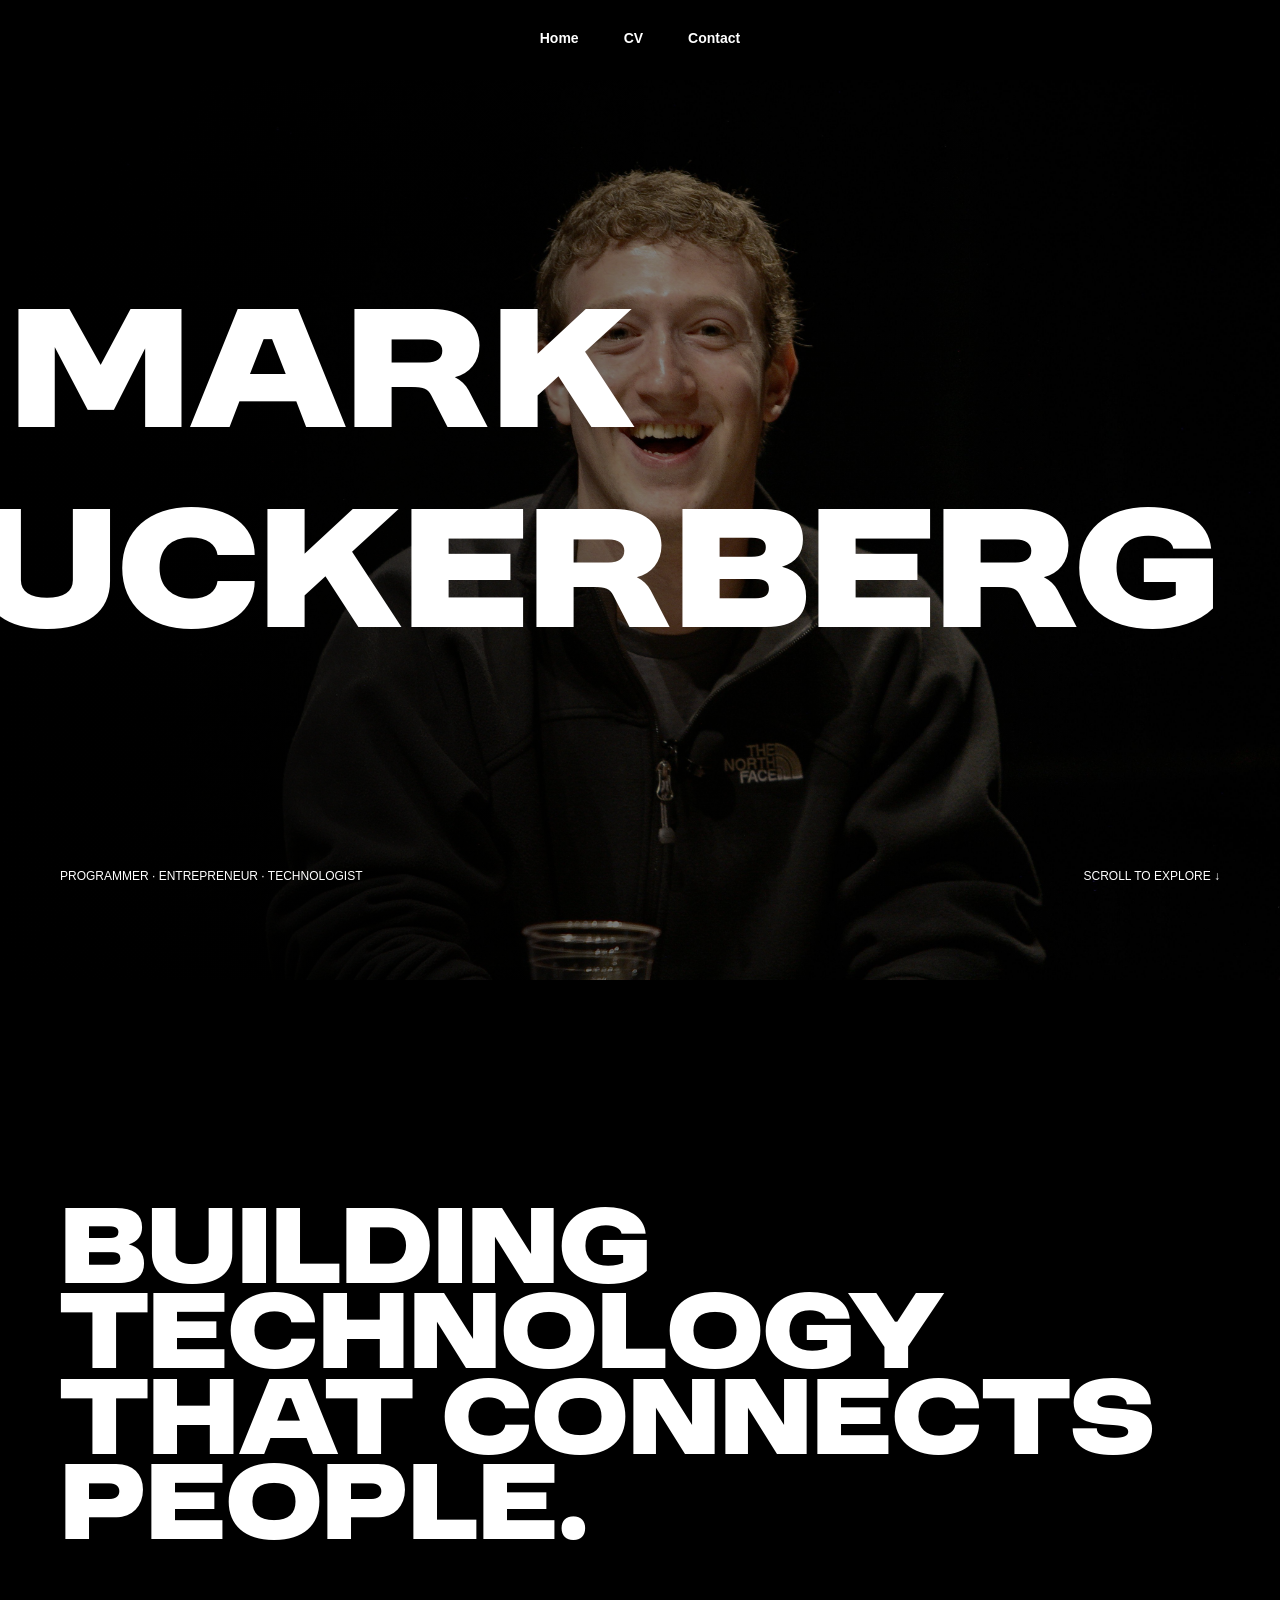
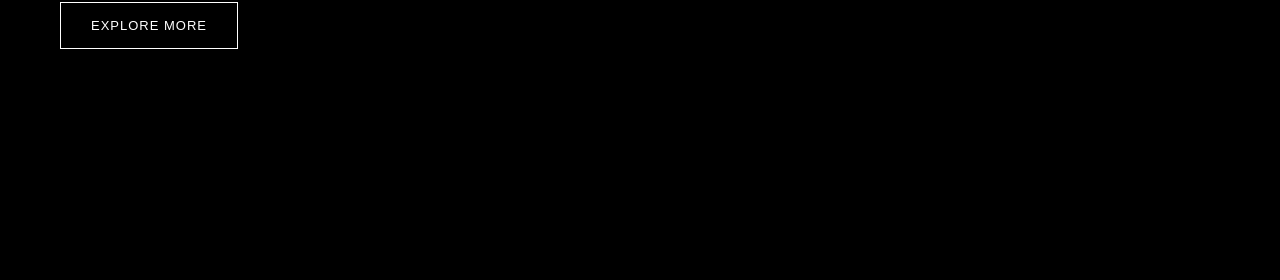
==== commit ffde4367: "update lagi" ====
--- a/index.html
+++ b/index.html
@@ -18,55 +18,82 @@
 </head>
 
 <body>
+
     <!-- NAVBAR -->
     <header>
         <nav>
             <ul id="nav">
+
                 <li>
                     <a href="index.html#home">Home</a>
                 </li>
+
                 <li>
                     <a href="cv.html">CV</a>
                 </li>
+
                 <li>
                     <a href="cv.html#contact">Contact</a>
                 </li>
+
             </ul>
         </nav>
     </header>
 
+
     <main>
+
         <!-- HOME -->
         <section id="home">
+
             <div class="hero-title">
+
                 <span class="mark">
                     MARK
                 </span>
+
                 <span class="zuckerberg">
                     ZUCKERBERG
                 </span>
+
             </div>
+
+
             <div class="hero-bottom">
+
                 <p>
                     Programmer · Entrepreneur · Technologist
                 </p>
+
                 <span>
                     SCROLL TO EXPLORE ↓
                 </span>
+
             </div>
+
         </section>
+
+
         <!-- INTRO -->
         <section class="intro">
+
             <div class="intro-content">
+
                 <h2>
-                    Building technology <span class="blue-txt">
-                    that connects people. </span>
+                    Building technology
+                    that connects people.
                 </h2>
+
                 <a href="cv.html" class="explore-button">
                     Explore More
                 </a>
+
             </div>
+
         </section>
+
     </main>
+
 </body>
+
 </html>
--- a/style.css
+++ b/style.css
@@ -23,8 +23,10 @@
 body {
     margin: 0;
     padding: 0;
+
     background-color: black;
     color: white;
+
     font-family: Arial, sans-serif;
 }
 
@@ -34,33 +36,25 @@
 ========================= */
 
 nav {
-    height: 60px;
+    height: 80px;
 
     display: flex;
     align-items: center;
     justify-content: center;
 
-    background-color: rgba(0, 0, 0, 0.75);
+    background-color: rgba(0, 0, 0, 0.3);
 
     backdrop-filter: blur(8px);
 
     position: fixed;
 
-    top: 20px;
-    left: 50%;
-
-    width: auto;
-
-    padding: 0 35px;
-
-    transform: translateX(-50%);
-
-    border: 1px solid rgba(255, 255, 255, 0.15);
-
-    border-radius: 50px;
+    top: 0;
+    left: 0;
+
+    width: 100%;
+
     z-index: 1000;
 }
-
 
 #nav {
     display: flex;
@@ -76,7 +70,6 @@
     list-style: none;
 }
 
-
 #nav a {
     display: inline-block;
 
@@ -92,10 +85,10 @@
     transition: 0.3s;
 }
 
-
 #nav a:hover {
     color: #aaa;
-    border-bottom: 1px solid #1877F2;
+
+    border-bottom: 1px solid white;
 }
 
 
@@ -105,11 +98,17 @@
 
 #home {
     min-height: 100vh;
+
     margin-top: 80px;
+
     padding: 40px 60px;
+
     display: flex;
+
     flex-direction: column;
+
     justify-content: space-between;
+
     background-image:
         linear-gradient(
             to right,
@@ -118,8 +117,11 @@
             rgba(0, 0, 0, 0.15)
         ),
         url("./images/mark.jpg");
+
     background-size: cover;
+
     background-position: center;
+
     background-repeat: no-repeat;
 }
 
@@ -129,42 +131,35 @@
 ========================= */
 
 .hero-title {
+    position: relative;
+
+    height: 600px;
+
+    max-width: 1200px;
+
     width: 100%;
-    max-width: 1400px;
-
-    height: 600px;
 
     margin: auto;
 
-    display: flex;
-    flex-direction: column;
-
-    justify-content: center;
-    align-items: center;
-
     font-family: "Moderniz", sans-serif;
-}
-
-.mark,
+
+    font-size: clamp(60px, 11vw, 160px);
+}
+
+.mark {
+    position: absolute;
+
+    left: -50px;
+
+    top: 120px;
+}
+
 .zuckerberg {
-    width: 80%;
-
-    text-align: left;
-
-    margin: 0;
-}
-
-.mark {
-    font-size: clamp(60px, 9vw, 150px);
-    line-height: 0.85;
-}
-
-.zuckerberg {
-    color: #1877F2;
-
-    font-size: clamp(45px, 8vw, 135px);
-
-    line-height: 0.85;
+    position: absolute;
+
+    right: 0;
+
+    top: 320px;
 }
 
 
@@ -174,12 +169,19 @@
 
 .hero-bottom {
     display: flex;
+
     justify-content: space-between;
+
     align-items: center;
+
     max-width: 1200px;
+
     width: 100%;
+
     margin: auto;
+
     font-size: 12px;
+
     text-transform: uppercase;
 }
 
@@ -190,8 +192,11 @@
 
 .intro {
     min-height: 100vh;
+
     padding: 140px 60px;
+
     display: flex;
+
     align-items: center;
 }
 
@@ -201,8 +206,11 @@
 
 .intro h2 {
     margin: 0 0 50px 0;
+
     font-family: "Moderniz", sans-serif;
+
     font-size: clamp(45px, 7vw, 100px);
+
     line-height: 0.95;
 }
 
@@ -213,18 +221,27 @@
 
 .explore-button {
     display: inline-block;
+
     color: white;
+
     text-decoration: none;
+
     border: 1px solid white;
+
     padding: 15px 30px;
+
     font-size: 13px;
+
     text-transform: uppercase;
+
     letter-spacing: 1px;
+
     transition: 0.3s;
 }
 
 .explore-button:hover {
     background-color: white;
+
     color: black;
 }
 
@@ -235,8 +252,11 @@
 
 .section-number {
     font-size: 12px;
+
     letter-spacing: 2px;
+
     color: #888;
+
     text-transform: uppercase;
 }
 
@@ -247,10 +267,15 @@
 
 #about {
     min-height: 100vh;
+
     padding: 140px 60px;
-    display: grid;
+
+    display: grid;
+
     grid-template-columns: 180px 1fr;
+
     gap: 80px;
+
     align-items: center;
 }
 
@@ -260,27 +285,36 @@
 
 .about-content h2 {
     margin: 0 0 70px 0;
+
     font-family: "Moderniz", sans-serif;
+
     font-size: clamp(45px, 7vw, 100px);
+
     line-height: 0.95;
 }
 
 .about-grid {
     display: grid;
+
     grid-template-columns: repeat(3, 1fr);
+
     gap: 40px;
 }
 
 .about-grid h3 {
     font-size: 14px;
+
     text-transform: uppercase;
+
     letter-spacing: 1px;
 }
 
 .about-grid p {
     color: #999;
+
     line-height: 1.6;
 }
+
 
 /* =========================
    CAREER
@@ -288,200 +322,93 @@
 
 #career {
     min-height: 100vh;
+
     padding: 140px 60px;
-    display: grid;
+
+    display: grid;
+
     grid-template-columns: 180px 1fr;
+
     gap: 80px;
 }
+
 .career-content {
     max-width: 1100px;
 }
+
 .career-content > h2 {
-    margin: 0 0 100px 0;
+    margin: 0 0 80px 0;
+
     font-family: "Moderniz", sans-serif;
+
     font-size: clamp(45px, 7vw, 100px);
+
     line-height: 0.95;
 }
 
-/* =========================
-   VERTICAL TIMELINE
+
+/* =========================
+   TIMELINE
 ========================= */
 
 .timeline-item {
-    position: relative;
-    display: grid;
-    grid-template-columns: 120px 1fr 150px;
-    gap: 40px;
+    display: grid;
+
+    grid-template-columns: 120px 1fr 210px;
+
+    gap: 30px;
+
     align-items: center;
-    padding: 45px 0 45px 40px;
-    border-top: none;
-    /* garis timeline */
-    border-left: 1px solid #444;
-    transition: border-color 0.3s ease;
-}
-/* garis terakhir */
+
+    padding: 30px 0;
+
+    border-top: 1px solid #333;
+}
+
 .timeline-item:last-child {
-    border-bottom: none;
-}
-
-/* =========================
-   TIMELINE DOT
-========================= */
-
-.timeline-item::before {
-    content: "";
-    position: absolute;
-    left: -6px;
-    top: 50%;
-    transform: translateY(-50%);
-    width: 10px;
-    height: 10px;
-    border-radius: 50%;
-    background: #1877F2;
-    border: 2px solid black;
-    box-shadow: 0 0 0 1px #1877F2;
-    transition:
-        transform 0.35s ease,
-        box-shadow 0.35s ease;
-}
-
-.timeline-item {
-    border-left: 1px solid #333;
-    transition: border-color 0.35s ease;
-}
-
-.timeline-item:hover {
-    border-left-color: #1877F2;
-}
-
-/* =========================
-   YEAR
-========================= */
-
-.timeline-item .year {
-    color: #666;
+    border-bottom: 1px solid #333;
+}
+
+.year {
+    color: #777;
+
     font-size: 13px;
-    letter-spacing: 1px;
-    transition:
-        color 0.3s ease,
-        transform 0.3s ease;
-}
-
-/* =========================
-   CAREER TEXT
-========================= */
-
-.career-text {
-    transition:
-        transform 0.3s ease,
-        opacity 0.3s ease;
 }
 
 .career-text h3 {
     margin: 0 0 10px 0;
-    font-size: 24px;
-    transition:
-        color 0.3s ease;
+
+    font-size: 22px;
 }
 
 .career-text p {
     margin: 0;
+
     max-width: 600px;
-    color: #777;
+
+    color: #999;
+
     line-height: 1.6;
-    transition:
-        color 0.3s ease;
-}
-
-
-/* =========================
-   TIMELINE IMAGE
-========================= */
+}
+
+.timeline-images {
+    display: flex;
+
+    justify-content: flex-end;
+
+    gap: 10px;
+}
 
 .timeline-images img {
     width: 90px;
+
     height: 90px;
+
     object-fit: contain;
+
     border-radius: 8px;
-    opacity: 0.45;
-    filter: grayscale(100%);
-    transition:
-        transform 0.4s ease,
-        opacity 0.4s ease,
-        filter 0.4s ease;
-}
-
-.timeline-item:hover .timeline-images img {
-    opacity: 1;
-    filter: grayscale(0);
-    transform: scale(1.08);
-}
-
-
-
-.timeline-item:hover::before {
-    transform: translateY(-50%) scale(1.5);
-
-    box-shadow:
-        0 0 0 5px rgba(24, 119, 242, 0.12),
-        0 0 18px rgba(24, 119, 242, 0.35);
-}
-
-/* =========================
-   MOBILE TIMELINE
-========================= */
-@media (max-width: 768px) {
-
-    #career {
-        padding: 100px 20px;
-        display: block;
-    }
-
-    .career-content > h2 {
-        margin-bottom: 70px;
-        font-size: 45px;
-    }
-
-
-    .timeline-item {
-        display: grid;
-        grid-template-columns: 1fr;
-        gap: 15px;
-        padding: 35px 0 35px 30px;
-        margin-left: 10px;
-        border-left: 1px solid #444;
-    }
-
-    .timeline-item::before {
-        left: -6px;
-        top: 35px;
-        transform: none;
-    }
-
-    .timeline-item:hover::before {
-        transform: scale(1.5);
-    }
-
-    .timeline-item:hover .career-text {
-        transform: translateX(5px);
-    }
-
-
-    .timeline-images {
-        justify-content: flex-start;
-        margin-top: 10px;
-    }
-
-
-    .timeline-images img {
-        width: 80px;
-        height: 80px;
-    }
-}
-
-.blue-txt {
-    color: #1877F2;
-}
+}
+
 
 /* =========================
    EDUCATION
@@ -489,9 +416,13 @@
 
 #education {
     min-height: 100vh;
+
     padding: 140px 60px;
-    display: grid;
+
+    display: grid;
+
     grid-template-columns: 180px 1fr;
+
     gap: 80px;
 }
 
@@ -501,34 +432,47 @@
 
 .education-content h2 {
     margin: 0 0 80px 0;
+
     font-family: "Moderniz", sans-serif;
+
     font-size: clamp(45px, 7vw, 100px);
+
     line-height: 0.95;
 }
 
 .education-grid {
     display: grid;
+
     grid-template-columns: 1fr;
+
     border-top: 1px solid #333;
 }
 
 .education-item {
     display: grid;
+
     grid-template-columns: 120px 1fr;
+
     gap: 30px;
+
     padding: 30px 0;
+
     border-bottom: 1px solid #333;
 }
 
 .education-item h3 {
     margin: 0 0 10px 0;
+
     font-size: 22px;
 }
 
 .education-item p {
     margin: 0;
+
     max-width: 600px;
+
     color: #999;
+
     line-height: 1.6;
 }
 
@@ -539,11 +483,17 @@
 
 #contact {
     min-height: 80vh;
+
     padding: 140px 60px;
-    display: grid;
+
+    display: grid;
+
     grid-template-columns: 180px 1fr;
+
     gap: 80px;
+
     align-items: center;
+
     border-top: 1px solid #222;
 }
 
@@ -553,83 +503,121 @@
 
 .contact-content h2 {
     margin: 0 0 25px 0;
+
     font-family: "Moderniz", sans-serif;
+
     font-size: clamp(50px, 8vw, 110px);
+
     line-height: 0.95;
 }
 
 .contact-content p {
     color: #999;
+
     font-size: 18px;
 }
 
 .contact-links {
     display: flex;
+
     gap: 35px;
+
     margin-top: 50px;
 }
 
 .contact-links a {
     color: white;
+
     text-decoration: none;
+
     font-size: 14px;
+
     padding-bottom: 7px;
+
     border-bottom: 1px solid #444;
+
     transition: 0.3s;
 }
 
 .contact-links a:hover {
     color: #aaa;
+
     border-bottom-color: white;
 }
 
-/* =========================================================
+
+/* =========================
    RESPONSIVE
-========================================================= */
-
-
-/* =========================================================
-   TABLET
-========================================================= */
-
-@media (max-width: 1024px) {
+========================= */
+
+@media (max-width: 768px) {
 
     /* NAVBAR */
 
     nav {
-        width: auto;
-        max-width: calc(100% - 40px);
+        height: 70px;
+
+        padding: 0 20px;
     }
 
     #nav {
-        gap: 28px;
+        gap: 20px;
+    }
+
+    #nav a {
+        font-size: 11px;
     }
 
 
     /* HOME */
 
     #home {
-        padding: 30px 40px;
+        margin-top: 70px;
+
+        padding: 20px;
     }
 
     .hero-title {
-        max-width: 900px;
-        font-size: clamp(55px, 10vw, 110px);
+        height: 500px;
+
+        font-size: 55px;
     }
 
     .mark {
         left: 0;
+
+        top: 100px;
+    }
+
+    .zuckerberg {
+        right: 0;
+
+        top: 280px;
+    }
+
+    .hero-bottom {
+        flex-direction: column;
+
+        align-items: flex-start;
+
+        gap: 15px;
     }
 
 
     /* INTRO */
 
     .intro {
-        padding: 100px 40px;
+        padding: 100px 20px;
+
+        display: flex;
+
+        align-items: center;
     }
 
     .intro h2 {
-        font-size: clamp(45px, 7vw, 80px);
+        margin-bottom: 40px;
+
+        font-size: 50px;
     }
 
 
@@ -639,554 +627,71 @@
     #career,
     #education,
     #contact {
-        padding: 110px 40px;
-        grid-template-columns: 140px 1fr;
-        gap: 50px;
+        padding: 100px 20px;
+
+        display: block;
+    }
+
+    .section-number {
+        margin-bottom: 40px;
     }
 
 
     /* ABOUT */
 
-    .about-content h2,
-    .career-content > h2,
-    .education-content h2 {
-        font-size: clamp(45px, 7vw, 75px);
+    .about-content h2 {
+        margin-bottom: 40px;
+
+        font-size: 45px;
+    }
+
+    .about-grid {
+        grid-template-columns: 1fr;
+
+        gap: 25px;
     }
 
 
     /* CAREER */
 
+    .career-content > h2 {
+        font-size: 45px;
+    }
+
     .timeline-item {
-        grid-template-columns: 100px 1fr 100px;
-        gap: 30px;
-    }
-
-    /* CONTACT */
-
-    .contact-content h2 {
-        font-size: clamp(50px, 8vw, 85px);
-    }
-
-}
-
-
-/* =========================================================
-   MOBILE
-========================================================= */
-
-@media (max-width: 768px) {
-
-    /* =====================================================
-       GLOBAL
-    ===================================================== */
-
-    html {
-        width: 100%;
-        overflow-x: hidden;
-    }
-
-    body {
-        width: 100%;
-        overflow-x: hidden;
-    }
-
-    /* =====================================================
-       NAVBAR
-    ===================================================== */
-
-    nav {
-        top: 12px;
-        left: 50%;
-        width: calc(100% - 30px);
-        max-width: 420px;
-        height: 58px;
-        padding: 0 18px;
-        border-radius: 40px;
-    }
-
-    #nav {
-        width: 100%;
-        display: flex;
-        justify-content: space-between;
-        align-items: center;
-        gap: 10px;
-    }
-
-    #nav a {
-        font-size: 10px;
-        letter-spacing: 0.7px;
-        padding: 7px 3px;
-    }
-
-
-    /* =====================================================
-       HOME
-    ===================================================== */
-    #home {
-        width: 100%;
-        min-height: 100svh;
-        margin-top: 0;
-        padding: 20px;
-        overflow: hidden;
-        display: flex;
-        flex-direction: column;
-        justify-content: space-between;
-        background-position: center;
-    }
-
-
-    /* =====================================================
-       HERO TITLE
-    ===================================================== */
-
-    .hero-title {
-        position: relative;
-        width: 100%;
-        max-width: none;
-        height: 430px;
-        margin: 0;
-        font-size: clamp(42px, 12vw, 70px);
-        overflow: visible;
-    }
-
-
-    /* MARK */
-
-    .mark {
-        left: 0;
-        top: 90px;
-        white-space: nowrap;
-    }
-
-
-    /* ZUCKERBERG */
-    .zuckerberg {
-        right: 0;
-        top: 215px;
-        white-space: nowrap;
-        font-size: clamp(35px, 10.5vw, 62px);
-    }
-
-
-    /* =====================================================
-       HERO BOTTOM
-    ===================================================== */
-
-    .hero-bottom {
-        width: 100%;
-        margin: 0;
-        display: flex;
-        flex-direction: column;
-        align-items: flex-start;
-        justify-content: flex-end;
-        gap: 12px;
-        font-size: 9px;
-        line-height: 1.5;
-    }
-
-    .hero-bottom p {
-        margin: 0;
-        max-width: 260px;
-    }
-
-
-    /* =====================================================
-       INTRO
-    ===================================================== */
-
-    .intro {
-        width: 100%;
-        min-height: 100svh;
-        padding: 80px 20px;
-        display: flex;
-        align-items: center;
-        overflow: hidden;
-    }
-
-    .intro-content {
-        width: 100%;
-        max-width: none;
-    }
-
-    .intro h2 {
-        width: 100%;
-        margin: 0 0 40px;
-        font-size: clamp(38px, 11vw, 58px);
-        line-height: 0.95;
-    }
-
-    .explore-button {
-        padding: 14px 22px;
-        font-size: 10px;
-    }
-
-
-    /* =====================================================
-       GENERAL CV SECTIONS
-    ===================================================== */
-
-    #about,
-    #career,
-    #education,
-    #contact {
-        width: 100%;
-        min-height: auto;
-        padding: 90px 20px;
-        display: block;
-    }
-
-
-    .section-number {
-        margin-bottom: 45px;
-        font-size: 10px;
-        letter-spacing: 1.5px;
-    }
-
-
-    /* =====================================================
-       ABOUT
-    ===================================================== */
-    .about-content {
-        width: 100%;
-    }
-
-    .about-content h2 {
-        width: 100%;
-        margin: 0 0 50px;
-        font-size: clamp(38px, 11vw, 58px);
-        line-height: 0.95;
-    }
-
-    .about-grid {
-        display: grid;
         grid-template-columns: 1fr;
-        gap: 0;
-    }
-
-    .about-grid > div {
-        padding: 22px 0;
-        border-top: 1px solid #222;
-    }
-    .about-grid > div:last-child {
-        border-bottom: 1px solid #222;
-    }
-
-    .about-grid h3 {
-        margin: 0 0 8px;
-        font-size: 11px;
-        letter-spacing: 1px;
-    }
-
-    .about-grid p {
-        margin: 0;
-        font-size: 13px;
-        line-height: 1.5;
-    }
-
-
-    /* =====================================================
-       CAREER
-    ===================================================== */
-    .career-content {
-        width: 100%;
-    }
-
-    .career-content > h2 {
-        width: 100%;
-        margin: 0 0 60px;
-        font-size: clamp(38px, 11vw, 58px);
-        line-height: 0.95;
-    }
-
-    /* TIMELINE */
-    .timeline-item {
-        position: relative;
-        width: calc(100% - 10px);
-        display: grid;
-        grid-template-columns: 1fr;
-        gap: 14px;
-        padding: 35px 0 35px 30px;
-        margin-left: 10px;
-        border: none;
-    }
-
-    /* VERTICAL LINE */
-
-    .timeline-item::after {
-        content: "";
-        position: absolute;
-        left: 0;
-        top: 0;
-        bottom: 0;
-        width: 1px;
-        background: #333;
-        z-index: 0;
-        transition:
-            background 0.35s ease;
-    }
-
-    /* DOT */
-    .timeline-item::before {
-        content: "";
-        position: absolute;
-        left: -5px;
-        top: 35px;
-        width: 10px;
-        height: 10px;
-        transform: none;
-        border-radius: 50%;
-        background: #1877F2;
-        border: 2px solid black;
-        box-shadow:
-            0 0 0 1px #1877F2;
-        z-index: 2;
-        transition:
-            transform 0.35s ease,
-            box-shadow 0.35s ease;
-    }
-
-    /* TIMELINE HOVER */
-    .timeline-item:hover::after {
-        background: #1877F2;
-    }
-
-    .timeline-item:hover::before {
-        transform: scale(1.5);
-        box-shadow:
-            0 0 0 5px rgba(24, 119, 242, 0.12),
-            0 0 18px rgba(24, 119, 242, 0.35);
-    }
-
-
-    /* YEAR */
-    .timeline-item .year {
-        text-align: left;
-        padding: 0;
-        font-size: 11px;
-        color: #777;
-    }
-
-
-    /* TEXT */
-
-    .career-text {
-        padding: 0;
-        width: 100%;
-        transition:
-            transform 0.3s ease;
-    }
-
-    .career-text h3 {
-        margin: 0 0 8px;
-        font-size: 20px;
-    }
-
-    .career-text p {
-        width: 100%;
-        max-width: 100%;
-        margin: 0;
-        font-size: 13px;
-        line-height: 1.6;
-    }
-
-    .timeline-item:hover .career-text {
-        transform: translateX(5px);
-    }
-
-
-    /* IMAGE */
+
+        gap: 15px;
+    }
 
     .timeline-images {
         justify-content: flex-start;
-        margin-top: 10px;
-    }
-
-    .timeline-images img {
-        width: 70px;
-        height: 70px;
-        max-width: 100%;
-    }
-
-
-    /* =====================================================
-       EDUCATION
-    ===================================================== */
-
-    .education-content {
-        width: 100%;
-    }
+    }
+
+
+    /* EDUCATION */
 
     .education-content h2 {
-        margin: 0 0 55px;
-        font-size: clamp(38px, 11vw, 58px);
-        line-height: 0.95;
-    }
-
-    .education-grid {
-        width: 100%;
+        font-size: 45px;
     }
 
     .education-item {
-        display: grid;
         grid-template-columns: 1fr;
-        gap: 12px;
-        padding: 28px 0;
-    }
-
-    .education-item h3 {
-        margin: 0 0 8px;
-        font-size: 19px;
-    }
-
-    .education-item p {
-        max-width: 100%;
-        margin: 0;
-        font-size: 13px;
-        line-height: 1.6;
-    }
-
-
-    /* =====================================================
-       CONTACT
-    ===================================================== */
-
-    #contact {
-        min-height: 90svh;
-        display: flex;
+
+        gap: 10px;
+    }
+
+
+    /* CONTACT */
+
+    .contact-content h2 {
+        font-size: 50px;
+    }
+
+    .contact-links {
         flex-direction: column;
-        justify-content: center;
-        align-items: flex-start;
-    }
-
-    .contact-content {
-        width: 100%;
-    }
-
-    .contact-content h2 {
-        margin: 0 0 20px;
-        font-size: clamp(42px, 12vw, 62px);
-        line-height: 0.95;
-    }
-
-    .contact-content p {
-        max-width: 300px;
-        margin: 0;
-        font-size: 14px;
-        line-height: 1.6;
-    }
-
-    .contact-links {
-        display: flex;
-        flex-direction: column;
-        align-items: flex-start;
+
         gap: 20px;
-        margin-top: 40px;
-    }
-    .contact-links a {
-        font-size: 12px;
-    }
-}
-
-
-/* =========================================================
-   SMALL PHONE
-========================================================= */
-
-@media (max-width: 480px) {
-    /* NAVBAR */
-
-    nav {
-        width: calc(100% - 20px);
-        height: 54px;
-        padding: 0 15px;
-    }
-
-    #nav {
-        gap: 5px;
-    }
-
-    #nav a {
-        font-size: 9px;
-        letter-spacing: 0.4px;
-    }
-
-    /* HOME */
-    #home {
-        padding: 16px;
-    }
-
-    .hero-title {
-        height: 400px;
-        font-size: 43px;
-    }
-
-    .mark {
-        top: 90px;
-    }
-    .zuckerberg {
-        top: 205px;
-        font-size: 37px;
-    }
-    .hero-bottom {
-        font-size: 8px;
-    }
-
-    /* INTRO */
-    .intro {
-        padding: 70px 16px;
-    }
-    .intro h2 {
-        font-size: 40px;
-    }
-
-    /* CV */
-    #about,
-    #career,
-    #education,
-    #contact {
-        padding: 75px 16px;
-    }
-
-    /* ABOUT */
-    .about-content h2 {
-        font-size: 40px;
-    }
-
-    /* CAREER */
-    .career-content > h2 {
-        font-size: 40px;
-
-        margin-bottom: 50px;
-    }
-    .timeline-item {
-        padding-left: 25px;
-
-        padding-top: 30px;
-
-        padding-bottom: 30px;
-    }
-    .timeline-item::before {
-        top: 30px;
-    }
-    .career-text h3 {
-        font-size: 18px;
-    }
-    .career-text p {
-        font-size: 12px;
-    }
-    .timeline-images img {
-        width: 60px;
-        height: 60px;
-    }
-
-    /* EDUCATION */
-    .education-content h2 {
-        font-size: 40px;
-    }
-
-    /* CONTACT */
-    .contact-content h2 {
-        font-size: 42px;
     }
 
 }
